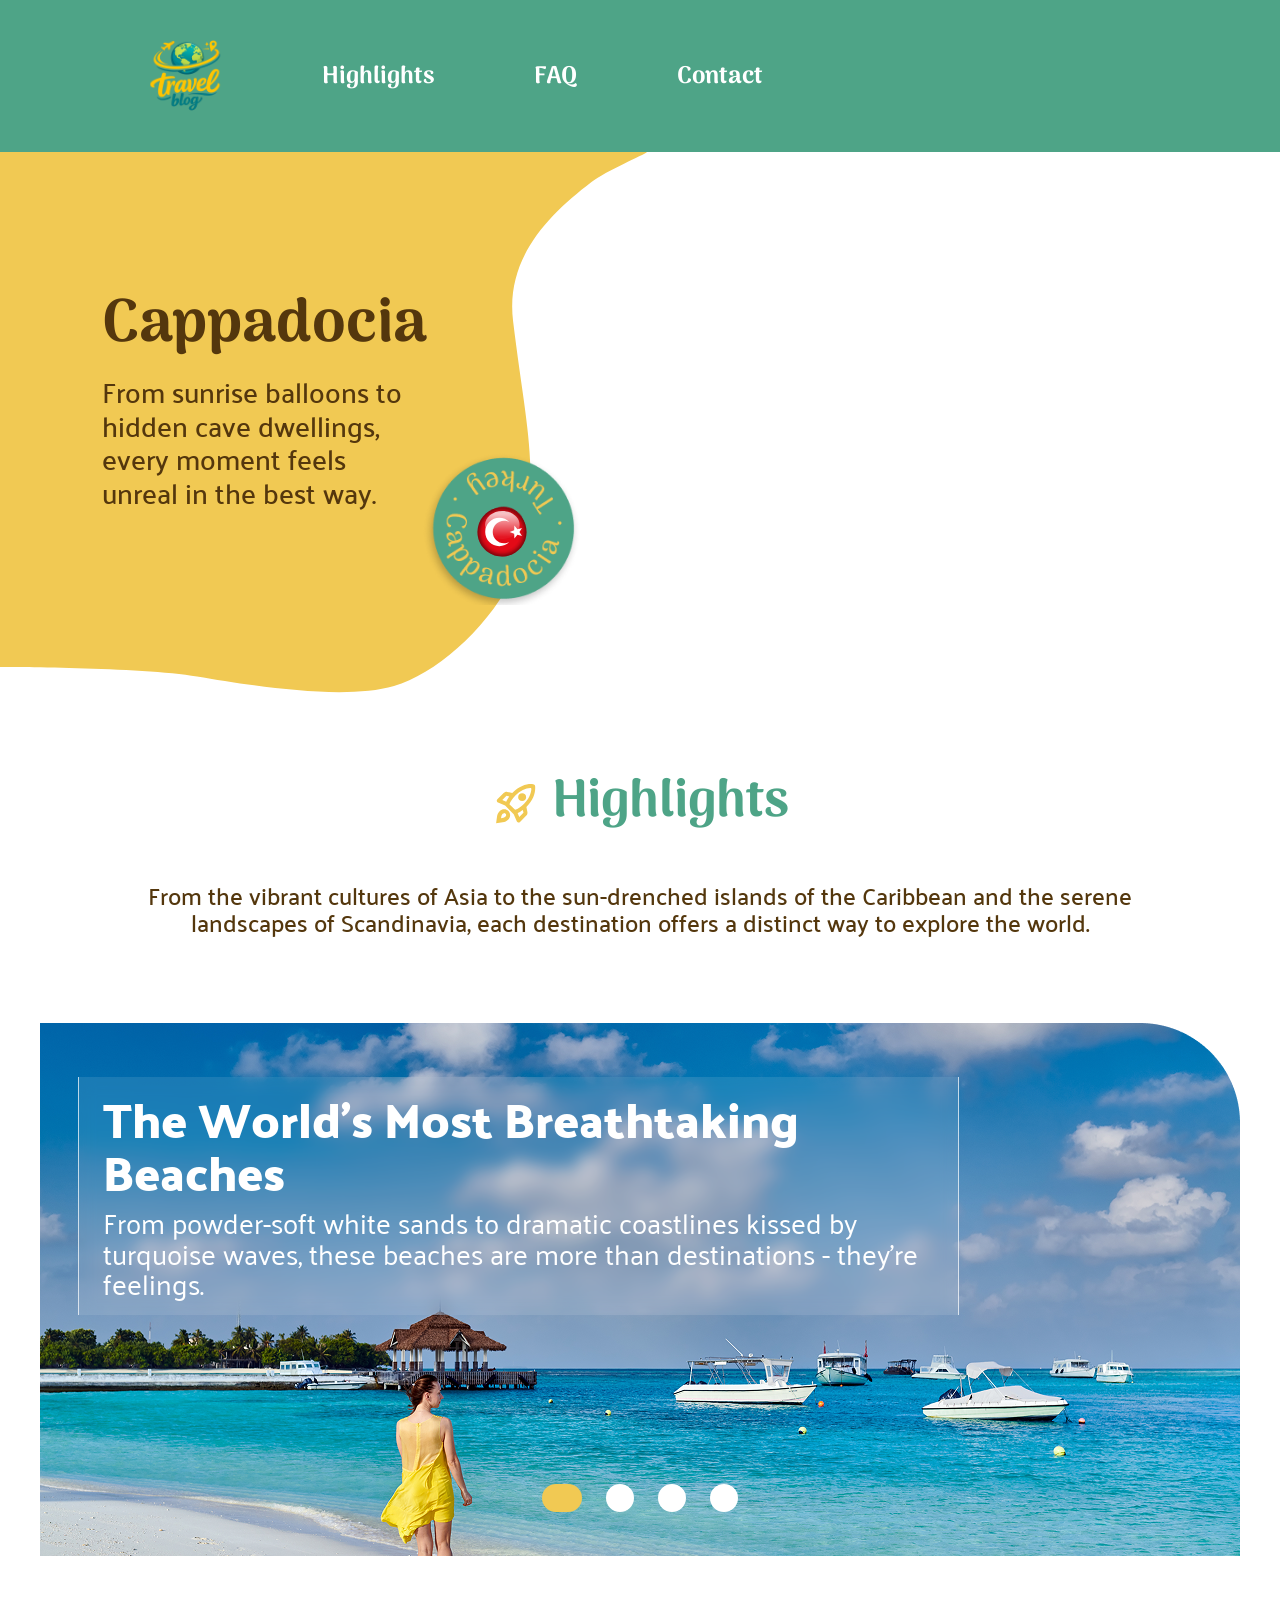
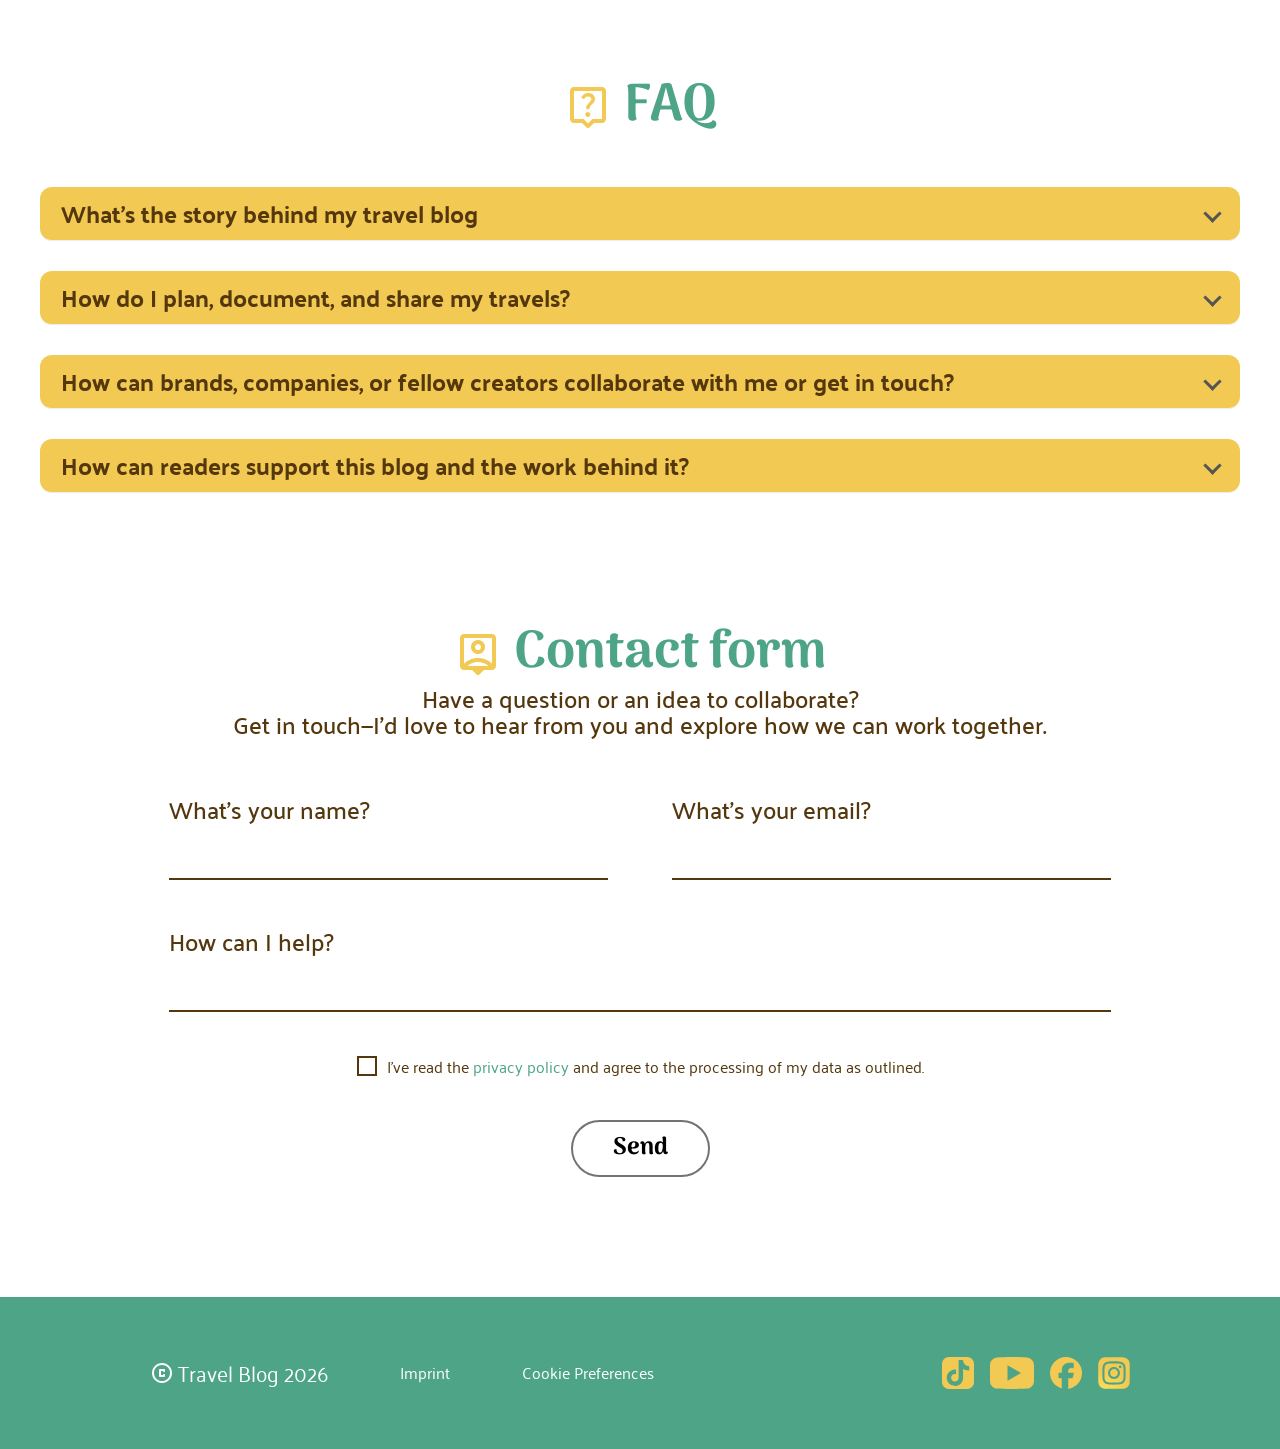
==== index.html @ e1d41e3f "links included slidershow" ====
<!doctype html>
<html lang="de">

<head>
  <meta charset="UTF-8" />
  <meta name="viewport" content="width=device-width, initial-scale=1.0" />
  <title>Travel Blog</title>
  <link rel="icon" type="image/x-icon" href="assets/icons/logo.svg" />

  <link rel="stylesheet" href="./assets/styles/standard.css" />
  <link rel="stylesheet" href="./assets/styles/variables.css" />
  <link rel="stylesheet" href="./assets/styles/fonts.css" />
  <link rel="stylesheet" href="style.css" />
</head>

<body>
  <!-- Navigation -->
  <nav class="nav-bar">
    <img src="assets/icons/logo.svg" alt="Travel Blog Logo" />
    <a href="#highlights">Highlights</a>
    <a href="#faq">FAQ</a>
    <a href="#contact">Contact</a>
  </nav>

  <nav class="nav-bottom">
    <a href="#head"><img src="./assets/icons/Home.svg" alt="" /></a>
    <a href="#highlights"><img src="./assets/icons/rocket_launch_green.svg" alt="" /></a>
    <a href="#faq"><img src="./assets/icons/live_help_green.svg" alt="" /></a>
    <a href="#contact"><img src="./assets/icons/person_pin_green.svg" alt="" /></a>
  </nav>
  <!-- Header Bereich -->

  <header id="head">
    <div class="yellow-box-wrapper">
      <img class="yellow-box" src="assets/img/yellow_box.svg" />
    </div>
    <img class="yellow-box-mobile" src="assets/img/yellow-img-mobile.svg">
    <div class="header-text-content">
      <h1>Cappadocia</h1>
      <p class="header-text">
        From sunrise balloons to hidden cave dwellings, every moment feels
        unreal in the best way.
      </p>
    </div>
    <div class="circle-animation">
      <img class="circle-text" src="assets/img/turkey_circle.png" alt="Button mit Turkey Cappadocia Beschriftung" />
      <img class="flag-fixed" src="assets/img/turkey_flag_circle.svg" />
    </div>
  </header>

  <!-- Main Bereich -->

  <main>
    <section class="main_section">
      <!-- Highlights Section -->

      <section id="highlights">
        <div class="div_faq">
          <img src="./assets/icons/rocket.svg" alt="" />
          <h2>Highlights</h2>
        </div>
        <p class="contact_text hide-on-mobile-highlights">
          From the vibrant cultures of Asia to the sun-drenched islands of the Caribbean and the serene<br /> landscapes
          of Scandinavia, each destination offers a distinct way to explore the world.
        </p>
        <section class="slidershow">
          <div class="slider_a">
            <input type="radio" name="slider" value="one" checked />
            <input type="radio" name="slider" value="two" />
            <input type="radio" name="slider" value="three" />
            <input type="radio" name="slider" value="four" />

            <div class="slider_a_wrapper">
              <a href="carousel.html" class="slider_a_element element_one">
                <div class="glass-box">
                  <p>The World's Most Breathtaking Beaches</p>
                  <p>From powder-soft white sands to dramatic coastlines kissed by turquoise waves, these beaches are
                    more than destinations - they're feelings.</p>
                </div>
              </a>
              <a href="carousel.html" class="slider_a_element element_two">
                <div class="glass-box">
                  <p>Copenhagen in 3 Days: Big </br>Experiences, Smart Spending</p>
                  <p>Discover Copenhagen, where historic charm meets modern design, vibrant cycling culture and
                    waterfront living.</p>
                </div>
              </a>
              <a href="carousel.html" class="slider_a_element element_three">
                <div class="glass-box">
                  <p>Pattaya Pulse</br>Food, Sun and Neon Nights</p>
                  <p>From bustling promenades to nearby islands, the city offers an energetic and diverse escape.
                    Discover Pattaya City, with vibrant nightlife and rich cultural landmarks.</p>
                </div>
              </a>
              <a href="carousel.html" class="slider_a_element element_four">
                <div class="glass-box">
                  <p>Mountain Fuji</p>
                  <p>The most iconic mountain and an active volcano located about 100 kilometers southwest of Tokyo.
                    Written with the characters for "wealth" and "samurai", Fuji's name evokes a sense of strength,
                    honor, and enduring prestige.</p>
                </div>
              </a>
            </div>
          </div>
        </section>
      </section>

      <!-- Tobias Bereich -->

      <!-- FAQ Bereich -->
      <section id="faq" class="faq">
        <div class="div_faq">
          <img src="./assets/icons/live_help.svg" alt="" />
          <h2>FAQ</h2>
        </div>
        <div class="div_details">
          <details class="details_container">
            <summary>What's the story behind my travel blog</summary>
            <div class="details_container_p">
              <p>
                Lorem ipsum dolor sit amet, consectetur adipisicing elit. Eos,
                adipisci? Animi dicta itaque perspiciatis, quam, quis ex
                ratione laborum quia incidunt quo hic corporis, neque alias
                natus non? Totam, ex. Lorem ipsum dolor, sit amet consectetur
                adipisicing elit. Voluptatem nulla unde nam consectetur autem
                voluptate possimus? Numquam non pariatur est, illum aliquam
                laborum quibusdam explicabo aliquid qui commodi, velit
                placeat.
              </p>
            </div>
          </details>
          <details class="details_container">
            <summary>How do I plan, document, and share my travels?</summary>
            <div class="details_container_p">
              <p>
                Lorem ipsum, dolor sit amet consectetur adipisicing elit.
                Pariatur voluptatem vero officiis dolorum earum vitae cumque
                iure asperiores odio aliquid reprehenderit dolores delectus
                dolor quam, iste mollitia laudantium fuga velit. Lorem ipsum
                dolor sit amet consectetur adipisicing elit. Provident
                voluptatem dolore facere, soluta, quo odio voluptate eveniet
                doloremque quas mollitia veritatis earum rerum explicabo nam
                praesentium perspiciatis itaque aspernatur et.
              </p>
            </div>
          </details>
          <details class="details_container">
            <summary>
              How can brands, companies, or fellow creators collaborate with
              me or get in touch?
            </summary>
            <div class="details_container_p">
              <p>
                Lorem ipsum, dolor sit amet consectetur adipisicing elit.
                Quisquam, provident dolor. Ut velit in accusamus vel fugiat,
                possimus neque cum nulla ipsam fuga eum assumenda suscipit,
                reprehenderit doloribus sed. Voluptatum! Lorem ipsum dolor sit
                amet consectetur adipisicing elit. Assumenda ipsum totam ut,
                dolorum ratione aliquid id labore ducimus aut saepe aspernatur
                vero ab fuga, laborum itaque dignissimos laboriosam, impedit
                provident!
              </p>
            </div>
          </details>
          <details class="details_container">
            <summary>
              How can readers support this blog and the work behind it?
            </summary>
            <div class="details_container_p">
              <p>
                Lorem ipsum dolor sit amet, consectetur adipisicing elit. Iste
                fuga incidunt voluptatum sapiente nam unde voluptatibus
                blanditiis quisquam repellat illo autem perspiciatis molestias
                dolor, porro obcaecati ea laboriosam labore. Et? Lorem ipsum
                dolor sit amet consectetur adipisicing elit. Ab distinctio
                quisquam voluptas eveniet provident at mollitia aliquam ut,
                fugit perferendis hic aut ea neque nostrum maxime, doloremque
                a optio quo.
              </p>
            </div>
          </details>
        </div>
      </section>
      <section>
        <!-- Contact form -->
        <section id="contact" class="contact_section">
          <form class="contact_form">
            <div class="contact_header">
              <div class="contact_title">
                <img src="./assets/icons/person_pin.svg" alt="icon" />
                <h2>Contact form</h2>
              </div>

              <p class="contact_text">
                Have a question or an idea to collaborate?<br />
                Get in touch—I’d love to hear from you and explore how we can
                work together.
              </p>
            </div>

            <div class="form_row">
              <div class="form_group">
                <label>What’s your name?</label>
                <input type="text" required />
              </div>

              <div class="form_group">
                <label>What’s your email?</label>
                <input type="email" required />
              </div>
            </div>

            <div class="form_group full">
              <label>How can I help?</label>
              <input type="text" required />
            </div>

            <div class="contact_button_section">
              <div class="checkbox_group">
                <input type="checkbox" id="privacy" required />
                <label for="privacy" class="custom_checkbox">
                  <span class="box"></span>
                  <span class="checkbox_text">
                  I’ve read the
                  <span class="span_privacy">privacy policy</span> and agree
                  to the processing of my data as outlined.
                  </span>
                </label>
                <p class="error_text">Please accept the privacy policy.</p>
              </div>
              <button type="submit" class="send_btn">Send</button>
            </div>
          </form>
        </section>
      </section>
    </section>
  </main>

  <!-- Footer Bereich -->

  <footer>
    <div class="footer-text-content">
      <div class="copyright-content">
        <img src="assets/icons/copyright.svg" alt="Copyright Icon" />
        <p>Travel Blog 2026</p>
      </div>
      <a href="impressum.html">Imprint</a>
      <a href="datenschutz.html">Cookie Preferences</a>
    </div>
    <div class="social-media-icons">
      <a href="https://www.tiktok.com/de-DE/" target="_blank"><img src="assets/icons/tiktok_icon.svg"
          alt="TikTok Icon" /></a>
      <a href="https://www.youtube.com/" target="_blank"><img src="assets/icons/youtube_icon.svg"
          alt="Youtube Icon" /></a>
      <a href="https://www.facebook.com/?locale=de_DE" target="_blank"><img src="assets/icons/facebook_icon.svg"
          alt="Facebook Icon" /></a>
      <a href="https://www.instagram.com/" target="_blank"><img src="assets/icons/instagram_icon.svg"
          alt="Instagram Icon" /></a>
    </div>
  </footer>
</body>

</html>
---- assets/styles/standard.css ----
* {
    margin: 0;
    box-sizing: border-box;
    scroll-behavior: smooth;
}

h1 {
    color: var(--bg-color-text-color);
    font-size: 60px;
    font-family: 'Arima';
    font-weight: bold;
}

h2 {
    color: var(--bg-color-green);
    font-size: 52px;
    font-family: 'Arima';
    font-weight: bold;
    line-height: 120%;
    letter-spacing: 0%;
}

h3 {
    color: var(--bg-color-yellow);
    font-size: 64px;
    font-family: 'Arima';
    font-weight: 700;
    line-height: 120%;
}

h4 {
    color: var(--bg-color-text-color);
    font-size: 32px;
    text-align: center;
    font-weight: 600;
    font-family: 'Arima';
    padding-top: 90px;

}

.article-heading-green-p {
    color: var(--bg-color-green);
    font-size: 40px;
    font-family: 'Palanquin';
    font-weight: 600;
}

.global_p {
    color: var(--bg-color-p-text);
    font-size: 24px;
    font-family: 'Palanquin';
    font-weight: 400;
    line-height: 120%;
    letter-spacing: 0%;
    padding: 0 120px;
}

.bold-text {
    color: var(--bg-color-p-text);
    font-size: 24px;
    font-family: 'Palanquin';
    font-weight: 600;
}

.nav-bar {
    background-color: var(--bg-color-green);
    padding: 40px 150px;
    display: flex;
    justify-content: flex-start;
    align-items: center;
    gap: 100px;
    color: var(--bg-color-white);
}

.nav-bar>a {
    color: var(--bg-color-white);
    text-decoration: none;
    font-family: 'Arima';
    font-weight: 700;
    font-size: 1.5rem;
    transition: color 255ms ease-in-out;
}

.nav-bar>a:hover {
    color: var(--bg-color-yellow);
}

.nav-bottom {
    display: none;
    z-index: 10;
}

.headline-info {
    padding-top: 120px;
    padding-left: 120px;
    padding-right: 120px;

    display: flex;
    justify-content: space-between;
    gap: 26px;
    padding-bottom: 48px;
}

.subheadline {
    color: var(--bg-color-text-color);
    font-size: 28px;
    font-family: 'Palanquin';
    font-weight: 400;
    line-height: 120%;
}

.post-metadata {
    gap: 20px;
    flex-wrap: nowrap;
    display: flex;
    padding-top: 40px;
}

.date {
    display: flex;
    align-items: center;
    gap: 6px;
    height: 19px;
}

.date p {
    padding-top: 6px;
    white-space: nowrap;
    line-height: 120%;
    font-family: 'Palanquin';
    font-weight: 400;
    font-size: 16px;
    padding-bottom: 8px;
}

.date img {
    display: block;
}

.author-info {
    background-color: rgba(78, 164, 135, 0.2);
    color: rgb(12, 16, 59);
    font-family: 'Gill Sans', 'Gill Sans MT', Calibri, 'Trebuchet MS', sans-serif;

    width: 272px;
    height: 400px;
    border-radius: 16px;

    display: flex;
    flex-direction: column;
    align-items: center;
}

.card-header p {
    text-align: center;
}

.card-header img {
    padding: 16px 76px;
}

.author-name {
    color: var(--bg-color-text-color);
    font-size: 18px;
    font-family: 'Arima';
    font-weight: 700;
}

.author-subheadline {
    color: var(--bg-color-text-color);
    font-size: 18px;
    font-family: 'Arima';
    font-weight: 400;
}

.card-body {
    padding-top: 12px;
    padding-left: 16px;
    padding-right: 16px;
}

.card-body>p {
    font-family: 'Palanquin';
    font-weight: 400;
    color: var(--bg-color-p-text);
    font-size: 1rem;
    line-height: 100%;
}

.pro-tipp-card {
    position: relative;
    margin: auto;
    width: fit-content;
    list-style-position: inside;
    padding: 120px 150px 0 150px;

}

.pro-tipp-text {
    font-size: 1.75rem;
    font-family: 'Palanquin';
    font-weight: 700;
    color: var(--bg-color-yellow);
}

.pro-tipp-button {
    border-radius: 10px;
    background-color: var(--bg-color-green);
    padding: 10px;
    width: 200px;
    text-align: center;
    display: flex;
    justify-content: center;
    align-items: center;
    position: absolute;
    transform: translate(-20%, -70%) rotate(-14deg);
    gap: 10px;
}

.pro-tipp-button>img {
    transform: rotate(11deg) translateY(-5px);
}

.pro-tipp-content {
    background-color: var(--bg-color-pro-tipp);
    border-radius: 30px;
    padding: 26px 20px 24px 24px;
    max-width: 1000px;
    display: flex;
    flex-direction: column;
    align-items: center;
}

.pro-tipp-link {
    color: var(--bg-color-green);
    font-weight: 700;
    text-decoration: none;
}

.share-section {
    display: flex;
    flex-direction: column;
    justify-content: center;
    align-items: center;
    padding: 90px 150px;
    position: relative;
}

.share-section>p {
    font-weight: 500;
    font-family: 'Arima';
    font-size: 1.5rem;
    color: var(--bg-color-text-color);
    text-align: center;
    line-height: 120%;
    transform: translate(0, -30px);
    max-width: 30ch;
    padding-top: 30px;
}

.desktop-arrow {
    position: absolute;
    transform: translate(-190px, 10px);
}

.mobile-arrow {
    display: none;
    position: absolute;
    transform: translate(-190px, 30px);
}

.share-toggle {
    display: none;
}

.share-button {
    color: var(--bg-color-yellow);
    background-color: var(--bg-color-green);
    border-radius: 40px;
    border: none;
    padding: 10px;
    width: 160px;
    font-size: 1.5rem;
    font-family: 'Arima';
    font-weight: 700;
    display: flex;
    justify-content: center;
    align-items: center;
    gap: 8px;
}

.share-card {
    display: flex;
    align-items: center;
    gap: 16px;
}

.share-toggle:checked~.share-button {
    width: 120px;
}

.share-toggle:checked~.share-button .yellow-share-icon {
    display: none;
}

.share-toggle:checked~.share-button-on-click {
    display: flex;
}

.share-button-on-click {
    display: flex;
    gap: 16px;
    align-items: center;
    display: none;
}

.share-button-on-click>img {
    height: 32px;
}

.share-button-on-click-links {
    display: flex;
    flex-direction: column;
}

.share-button-on-click-links>a {
    font-family: 'Arima';
    font-weight: 600;
    font-size: 1.125rem;
    color: var(--bg-color-green);
}

footer {
    background-color: var(--bg-color-green);
    padding: 60px 150px;
    font-size: 1.3rem;
    display: flex;
    align-items: center;
    justify-content: space-between;
}

.footer-text-content {
    display: flex;
    align-items: center;
    gap: 72px;
}

.copyright-content {
    display: flex;
    align-items: center;
    gap: 4px;
}

.social-media-icons {
    height: 32px;
    width: auto;
    display: flex;
    gap: 16px;
}

footer a,
footer p {
    color: var(--bg-color-white);
    font-family: 'Palanquin';
    font-weight: 400;
    letter-spacing: 0%;
    line-height: 120%;
}

footer a {
    text-decoration: none;
    font-size: 1rem;
}


/* 1440px min */

@media screen and (min-width: 1440px) {
    .nav-bar {
        padding-left: max(calc(50% - 720px), 160px);
        padding-right: max(calc(50% - 720px), 160px);
    }

    .headline-info {
        padding-left: max(calc(50% - 720px), 120px);
        padding-right: max(calc(50% - 720px), 120px);
    }

    .global_p {
        padding-left: max(calc(50% - 720px), 120px);
        padding-right: max(calc(50% - 720px), 120px);
    }
    .pro-tipp-content {
    padding: 26px 20px 24px 24px;
    }

}


/* 1280px-1339px */
@media screen and (max-width: 1339px) {

    .article-heading-green-p {
    color: var(--bg-color-green);
    font-size: 40px;
    font-family: 'Palanquin';
    font-weight: 600;
}

.headline-info {
    padding-top: 120px;
    padding-left: 80px;
    padding-right: 80px;

    display: flex;
    justify-content: space-between;
    gap: 26px;
}

.subheadline {
    color: var(--bg-color-text-color);
    font-size: 28px;
    font-family: 'Palanquin';
    font-weight: 400;
    line-height: 120%;
}

.post-metadata {
    gap: 20px;
    flex-wrap: nowrap;
    display: flex;
    padding-top: 40px;
}

.date {
    display: flex;
    align-items: center;
    gap: 6px;
    height: 19px;
}

.date p {
    padding-top: 6px;
    white-space: nowrap;
    line-height: 120%;
    font-family: 'Palanquin';
    font-weight: 400;
    font-size: 16px;
    padding-bottom: 8px;
}

.date img {
    display: block;
}

.author-info {
    background-color: rgba(78, 164, 135, 0.2);
    color: rgb(12, 16, 59);
    font-family: 'Gill Sans', 'Gill Sans MT', Calibri, 'Trebuchet MS', sans-serif;

    width: 272px;
    height: 420px;
    border-radius: 16px;

    display: flex;
    flex-direction: column;
    align-items: center;
}

.card-header p {
    text-align: center;
}

.card-header img {
    padding: 16px 76px;
}

.author-name {
    color: var(--bg-color-text-color);
    font-size: 18px;
    font-family: 'Arima';
    font-weight: 700;
}

.author-subheadline {
    color: var(--bg-color-text-color);
    font-size: 18px;
    font-family: 'Arima';
    font-weight: 400;
}

.card-body {
    padding-top: 12px;
    padding-left: 16px;
    padding-right: 16px;
}

.card-body>p {
    font-family: 'Palanquin';
    font-weight: 400;
    color: var(--bg-color-p-text);
    font-size: 1rem;
    line-height: 100%;
}

    }


/* 992px-1279px */

@media screen and (max-width: 1279px) {
    h1 {
        font-size: 56px;
    }

    h2 {
        font-size: 48px;
    }

    h3 {
        font-size: 48px;
    }

    h4 {
        font-size: 28px;
    }

    .global_p {
        font-size: 1.4rem;
        padding: 0 100px;
    }

    .header_section {
        width: 100%;
    }

   .article-heading-green-p {
    color: var(--bg-color-green);
    font-size: 40px;
    font-family: 'Palanquin';
    font-weight: 600;
}

.headline-info {
    padding-top: 120px;
    padding-left: 80px;
    padding-right: 80px;

    display: flex;
    justify-content: space-between;
    gap: 26px;
}

.subheadline {
    color: var(--bg-color-text-color);
    font-size: 28px;
    font-family: 'Palanquin';
    font-weight: 400;
    line-height: 120%;
}

.post-metadata {
    gap: 20px;
    flex-wrap: nowrap;
    display: flex;
    padding-top: 40px;
}

.date {
    display: flex;
    align-items: center;
    gap: 6px;
    height: 19px;
}

.date p {
    padding-top: 6px;
    white-space: nowrap;
    line-height: 120%;
    font-family: 'Palanquin';
    font-weight: 400;
    font-size: 16px;
    padding-bottom: 8px;
}

.date img {
    display: block;
}

.author-info {
    background-color: rgba(78, 164, 135, 0.2);
    color: rgb(12, 16, 59);
    font-family: 'Gill Sans', 'Gill Sans MT', Calibri, 'Trebuchet MS', sans-serif;

    width: 272px;
    height: 400px;
    border-radius: 16px;

    display: flex;
    flex-direction: column;
    align-items: center;
}

.card-header p {
    text-align: center;
}

.card-header img {
    padding: 16px 76px;
}

.author-name {
    color: var(--bg-color-text-color);
    font-size: 18px;
    font-family: 'Arima';
    font-weight: 700;
}

.author-subheadline {
    color: var(--bg-color-text-color);
    font-size: 18px;
    font-family: 'Arima';
    font-weight: 400;
}

.card-body {
    padding-top: 12px;
    padding-left: 16px;
    padding-right: 16px;
}

.card-body>p {
    font-family: 'Palanquin';
    font-weight: 400;
    color: var(--bg-color-p-text);
    font-size: 1rem;
    line-height: 100%;
}

    .pro-tipp-content {
        padding: 32px 20px 32px 32px;
    }

    .share-section {
        padding: 44px 42px;
    }

    footer {
        padding: 40px 46px;
        display: flex;
        justify-content: space-between;
        align-items: flex-end;
    }

    .footer-text-content {
        display: flex;
        flex-direction: column;
        align-items: flex-start;
        gap: 8px;
        font-size: 16px;
    }

    .copyright-content {
        order: 3;
    }

    .copyright-content>img {
        height: 20px;
        width: 20px;
        padding: 0;
    }

    .copyright-content p {
        font-size: 16px;
    }

    .social-media-icons {
        display: flex;
        gap: 12px;
        align-items: flex-end;
        justify-content: flex-end;
    }

    .social-media-icons img {
        height: 24px;
        width: 24px;
    }
}

/* 769px-992px */

@media screen and (max-width: 992px) {
    .nav-bar {
        justify-content: center
    }

    .global_p {
        padding: 0 7%;
        font-size: 1.3rem;
    }

    .article-heading-green-p {
    color: var(--bg-color-green);
    font-size: 20px;
    font-family: 'Palanquin';
    font-weight: 600;
}

h3 {
    font-size: 40px;
}

.headline-info {
    padding-top: 120px;
    padding-left: 80px;
    padding-right: 80px;

    display: flex;
    justify-content: space-between;
    gap: 26px;
}

.subheadline {
    color: var(--bg-color-text-color);
    font-size: 28px;
    font-family: 'Palanquin';
    font-weight: 400;
    line-height: 120%;
}

.post-metadata {
    gap: 20px;
    flex-wrap: wrap;
    display: flex;
    padding-top: 40px;
}

.date {
    display: flex;
    align-items: center;
    gap: 6px;
    height: 19px;
}

.date p {
    padding-top: 6px;
    white-space: nowrap;
    line-height: 120%;
    font-family: 'Palanquin';
    font-weight: 400;
    font-size: 16px;
    padding-bottom: 8px;
}

.date img {
    display: block;
}

.author-info {
    background-color: rgba(78, 164, 135, 0.2);
    color: rgb(12, 16, 59);
    font-family: 'Gill Sans', 'Gill Sans MT', Calibri, 'Trebuchet MS', sans-serif;

    width: 272px;
    height: 400px;
    border-radius: 16px;

    display: flex;
    flex-direction: column;
    align-items: center;
}

.card-header p {
    text-align: center;
}

.card-header img {
    padding: 16px 76px;
}

.author-name {
    color: var(--bg-color-text-color);
    font-size: 18px;
    font-family: 'Arima';
    font-weight: 700;
}

.author-subheadline {
    color: var(--bg-color-text-color);
    font-size: 18px;
    font-family: 'Arima';
    font-weight: 400;
}

.card-body {
    padding-top: 12px;
    padding-left: 16px;
    padding-right: 16px;
}

.card-body>p {
    font-family: 'Palanquin';
    font-weight: 400;
    color: var(--bg-color-p-text);
    font-size: 1rem;
    line-height: 100%;
}


    .pro-tipp-content {
        padding: 24px 16px 24px 20px;
    }

    .pro-tipp-button>img {
        width: 40px;
    }

    .pro-tipp-button {
        width: 180px;
        transform: translate(-20%, -90%) rotate(-14deg);
    }


    .pro-tipp-text {
        font-size: 1.5rem;
    }

    .pro-tipp-card {
        padding: 120px 90px 0 90px;
    }
}

/* 480px - 768px */

@media screen and (max-width: 768px) {
    h1 {
        font-size: 52px;
    }

    h2 {
        font-size: 44px;
    }

    h3 {
        font-size: 44px;
    }

    h4 {
        font-size: 24px;
    }

    .global_p {
        font-size: 18px;
    }

    .nav-bar {
        justify-content: center;
        align-items: center;
    }

    .nav-bar>a {
        display: none;
    }

    .nav-bottom {
        display: flex;
        position: fixed;
        bottom: 0;
        left: 0;
        width: 100%;
        height: 88px;
        z-index: 10;

        display: flex;
        justify-content: space-around;
        align-items: center;

        background-color: var(--bg-color-yellow);
        padding: 10px 0;
    }

    .header_section {
        width: 100%;
    }

    .headline-info {
        display: flex;
        flex-direction: column;
        align-items: center;
        flex-wrap: wrap;
        padding-top: 32px;
        padding-left: 30px;
        padding-right: 30px;

        gap: 36px;
    }

    .post-metadata {
        gap: 6px;
        flex-wrap: wrap;
        padding-top: 20px;
    }

    .article-heading-green-p {
        font-size: 20px;
    }

    .headline-card {
        width: 100%;

    }

    .author-info {
        text-align: center;
    }

    .author-name {
        font-size: 18px;
    }

    .author-subheadline {
        font-size: 16px;
    }

    .card-body>p {
        font-size: 16px;
    }

    .pro-tipp-card {
        padding: 120px 50px 0 50px;
    }

    .pro-tipp-button {
        transform: translate(-10%, -90%) rotate(-14deg);
    }

    .share-section {
        padding: 34px 32px;
    }

    .mobile-arrow {
        display: block;
        transform: translate(-180px, 30px);
    }

    .desktop-arrow {
        display: none;
    }

    footer {
        padding: 30px 36px;
        display: flex;
        justify-content: space-between;
        align-items: flex-end;
        margin-bottom: 88px;
    }

    .footer-text-content {
        display: flex;
        flex-direction: column;
        align-items: flex-start;
        gap: 8px;
        font-size: 16px;
    }

    .copyright-content {
        order: 3;
    }

    .copyright-content>img {
        height: 20px;
        width: 20px;
        padding: 0;
    }

    .copyright-content p {
        font-size: 16px;
    }

    .social-media-icons {
        display: flex;
        gap: 12px;
        align-items: flex-end;
        justify-content: flex-end;
    }

    .social-media-icons img {
        height: 24px;
        width: 24px;
    }

}

/* 0-479px */

@media screen and (max-width: 480px) {
    h1 {
        font-size: 48px;
    }

    h2 {
        font-size: 40px;
    }

    h3 {
        font-size: 40px;
    }

    h4 {
        font-size: 20px;
        padding: 70px 16px 0 16px;
    }

    .global_p {
        font-size: 1rem;
        padding: 0 16px;
    }

    .nav-bar {
        justify-content: center;
        align-items: center;
    }

    .nav-bar>a {
        display: none;
    }

    .nav-bottom {
        display: flex;
        position: fixed;
        bottom: 0;
        left: 0;
        width: 100%;
        height: 88px;
        z-index: 10;

        display: flex;
        justify-content: space-around;
        align-items: center;

        background-color: var(--bg-color-yellow);
        padding: 10px 0;
    }

    .header_section {
        width: 100%;
    }

    .headline-info {
        flex-wrap: wrap;
        padding-top: 24px;
        padding-left: 15px;
        padding-right: 15px;
        gap: 36px;
    }

    .post-metadata {
        gap: 6px;
        flex-wrap: wrap;
        padding-top: 20px;
    }

    .article-heading-green-p {
        font-size: 20px;
    }

    .headline-card {
        width: 100%;

    }

    .author-info {
        text-align: center;
    }

    .author-name {
        font-size: 18px;
    }

    .author-subheadline {
        font-size: 16px;
    }

    .card-body>p {
        font-size: 16px;
    }

    .pro-tipp-card {
        padding: 100px 16px 32px 15px;
    }

    .pro-tipp-content {
        padding: 32px 16px 32px 20px;
    }

    .pro-tipp-button {
        transform: translate(0%, -90%) rotate(-10deg);
    }

    .share-section {
        padding: 32px 15px;
    }

    .share-card {
        padding-top: 50px;
    }

    .share-section>p {
        font-size: 1.125rem;
    }

    .mobile-arrow {
        transform: translate(-120px, 0);
    }

    footer {
        padding: 30px 24px;
        display: flex;
        justify-content: space-between;
        align-items: flex-end;
        margin-bottom: 88px;
    }

    .footer-text-content {
        display: flex;
        flex-direction: column;
        align-items: flex-start;
        gap: 8px;
        font-size: 16px;
    }

    .copyright-content {
        order: 3;
    }

    .copyright-content>img {
        height: 20px;
        width: 20px;
        padding: 0;
    }

    .copyright-content p {
        font-size: 16px;
    }

    .social-media-icons {
        display: flex;
        gap: 12px;
        align-items: flex-end;
        justify-content: flex-end;
    }

    .social-media-icons img {
        height: 20px;
        width: 20px;
    }


}
---- assets/styles/variables.css ----
:root {
    --bg-color-yellow: rgb(241, 201, 83);
    --bg-color-green: rgb(78, 164, 135);
    --bg-color-text-color: rgb(84, 55, 13);
    --bg-color-white: rgb(255, 255, 255);
    --bg-color-button-color-send: rgba(48, 48, 48, 0.5);
    --bg-color-p-text: rgb(61, 61, 61);
    --bg-color-pro-tipp:rgba(78, 164, 135, 0.2);

}
---- assets/styles/fonts.css ----
/* arima-regular - latin */
@font-face {
  font-display: swap; /* Check https://developer.mozilla.org/en-US/docs/Web/CSS/@font-face/font-display for other options. */
  font-family: 'Arima';
  font-style: normal;
  font-weight: 400;
  src: url('../fonts/arima-v7-latin-regular.woff2') format('woff2'); /* Chrome 36+, Opera 23+, Firefox 39+, Safari 12+, iOS 10+ */
}
/* arima-700 - latin */
@font-face {
  font-display: swap; /* Check https://developer.mozilla.org/en-US/docs/Web/CSS/@font-face/font-display for other options. */
  font-family: 'Arima';
  font-style: normal;
  font-weight: 700;
  src: url('../fonts/arima-v7-latin-700.woff2') format('woff2'); /* Chrome 36+, Opera 23+, Firefox 39+, Safari 12+, iOS 10+ */
}

/* palanquin-regular - latin */
@font-face {
  font-display: swap; /* Check https://developer.mozilla.org/en-US/docs/Web/CSS/@font-face/font-display for other options. */
  font-family: 'Palanquin';
  font-style: normal;
  font-weight: 400;
  src: url('../fonts/palanquin-v17-latin-regular.woff2') format('woff2'); /* Chrome 36+, Opera 23+, Firefox 39+, Safari 12+, iOS 10+ */
}
/* palanquin-500 - latin */
@font-face {
  font-display: swap; /* Check https://developer.mozilla.org/en-US/docs/Web/CSS/@font-face/font-display for other options. */
  font-family: 'Palanquin';
  font-style: normal;
  font-weight: 500;
  src: url('../fonts/palanquin-v17-latin-500.woff2') format('woff2'); /* Chrome 36+, Opera 23+, Firefox 39+, Safari 12+, iOS 10+ */
}
/* palanquin-700 - latin */
@font-face {
  font-display: swap; /* Check https://developer.mozilla.org/en-US/docs/Web/CSS/@font-face/font-display for other options. */
  font-family: 'Palanquin';
  font-style: normal;
  font-weight: 700;
  src: url('../fonts/palanquin-v17-latin-700.woff2') format('woff2'); /* Chrome 36+, Opera 23+, Firefox 39+, Safari 12+, iOS 10+ */
}

/* palanquin-dark-regular - latin */
@font-face {
  font-display: swap; /* Check https://developer.mozilla.org/en-US/docs/Web/CSS/@font-face/font-display for other options. */
  font-family: 'Palanquin Dark';
  font-style: normal;
  font-weight: 400;
  src: url('../fonts/palanquin-dark-v17-latin-regular.woff2') format('woff2'); /* Chrome 36+, Opera 23+, Firefox 39+, Safari 12+, iOS 10+ */
}
/* palanquin-dark-600 - latin */
@font-face {
  font-display: swap; /* Check https://developer.mozilla.org/en-US/docs/Web/CSS/@font-face/font-display for other options. */
  font-family: 'Palanquin Dark';
  font-style: normal;
  font-weight: 600;
  src: url('../fonts/palanquin-dark-v17-latin-600.woff2') format('woff2'); /* Chrome 36+, Opera 23+, Firefox 39+, Safari 12+, iOS 10+ */
}
---- style.css ----
/* Header Section */

header {
    position: relative;
    height: 500px;
    width: 100%;
    background-image: url("assets/img/header_foto.png");
    background-size: cover;
    background-position: center top;
    background-repeat: no-repeat;
}

.yellow-box {
    animation: yellow-box 1s ease-out forwards;
}

.yellow-box-mobile {
    display: none;
}

.yellow-box-wrapper {
    position: absolute;
    top: 0;
    left: 0;
    width: 400px;
    height: auto;
    z-index: 2;
}

.header-text {
    font-family: 'Palanquin';
    font-weight: 500;
    font-size: 1.75rem;
    color: var(--bg-color-text-color);
    line-height: 120%;
    max-width: 300px;
}

.header-text-content {
    max-width: 25%;
    position: absolute;
    left: 8%;
    top: 25%;
    z-index: 3;
}

@keyframes rotating-circle {
    from {
        transform: rotate(0);
    }

    to {
        transform: rotate(360deg);
    }
}

.circle-animation {
    position: relative;
    width: 160px;
    height: 160px;
    top: 60%;
    left: 33%;
    z-index: 10;
}

.circle-text {
    position: absolute;
    width: 160px;
    height: auto;
    animation: rotating-circle 10s infinite linear;
    z-index: 4;
}

.flag-fixed {
    position: absolute;
    width: 50px;
    z-index: 10;
    transform: translate(-50%, -50%);
    top: 50%;
    left: 50%;
}

@keyframes yellow-box {
    0% {
        transform: scaleX(15);
    }

    100% {
        transform: scaleX(1);
    }
}

/* Main Section */

.main_section {
    width: 100%;
    padding: 0px 120px;
    display: flex;
    justify-content: center;
    flex-direction: column;
    align-items: center;
}

/* Highlights Bereich */
.div_highlights {
    gap: 44px;
    padding-bottom: 48px;

    display: flex;
    flex-direction: row;
    justify-content: center;
    align-items: center;
    padding-top: 120px;
}


.slidershow {
    display: flex;
    justify-content: center;
    align-items: center;

    padding-top: 88px;
}

.slider_a {
    position: relative;

    width: 1200px;
    height: 533px;

    display: flex;
    justify-content: center;
    align-items: flex-end;

    overflow: hidden;
}

.slider_a input {
    z-index: 2;
}

.slider_a_wrapper {
    z-index: 1;

    width: 400%;
    height: 100%;

    position: absolute;
    display: flex;
}

.glass-box {
    position: absolute;
    top: 54px;
    left: 38px;
    width: 881px;
    padding: 16px 24px;
    text-align: left;
    color: white;

    background: rgba(255, 255, 255, 0.1);
    backdrop-filter: blur(8px);
    -webkit-backdrop-filter: blur(8px);

    border-left: 1px solid rgba(255, 255, 255, 0.7);
    border-right: 1px solid rgba(255, 255, 255, 0.7);
}

.glass-box p:nth-child(1) {
    font-family: 'Palanquin Dark';
    color: white;
    font-size: 48px;
    margin: 0 0 8px 0;
    line-height: 1.1;
    font-weight: bold;
}

.glass-box p {
    font-family: 'Palanquin';
    font-weight: 400;
    font-size: 28px;
    line-height: 1.10;
    margin: 0;
}

.slider_a_element {
    width: calc(100% / 4);
    height: 100%;
    position: relative;
}

.element_one {
    background-image: url("./assets/img/Insel.png");
    background-position: center;
    background-repeat: no-repeat;
    background-size: cover;
}


.element_two {
    background-image: url("./assets/img/Venedig.png");
    background-position: center;
    background-repeat: no-repeat;
    background-size: cover;
}


.element_three {
    background-image: url("./assets/img/china.png");
    background-position: center;
    background-repeat: no-repeat;
    background-size: cover;
}

.element_four {
    background-image: url("./assets/img/japan.png");
    background-position: center;
    background-repeat: no-repeat;
    background-size: cover;
}

.slider_a input[value="one"]:checked~.slider_a_wrapper {
    transform: translateX(calc(100% * 0.375));
}

.slider_a input[value="two"]:checked~.slider_a_wrapper {
    transform: translateX(calc(100% * 0.125));
}

.slider_a input[value="three"]:checked~.slider_a_wrapper {
    transform: translateX(calc(-100% * 0.125));
}

.slider_a input[value="four"]:checked~.slider_a_wrapper {
    transform: translateX(calc(-100% * 0.375));
}

.slider_a input[type="radio"] {
    appearance: none;
    -webkit-appearance: none;
    width: 28px;
    height: 28px;
    border: 2px solid white;
    border-radius: 50%;
    background-color: white;
    cursor: pointer;
    margin: 44px 12px;
    transition: all 0.3s ease;
}

.slider_a input[type="radio"]:checked {
    background-color: rgba(241, 201, 83, 1);
    border-color: rgba(241, 201, 83, 1);
    width: 40px;
    height: 28px;
    border-radius: 20px;
}

/* FAQ Bereich */
.div_faq,
.div_contact {
    display: flex;
    flex-direction: row;
    justify-content: center;
    align-items: center;
    padding-top: 120px;
}

.div_faq {
    gap: 12px;
    padding-bottom: 48px;
}

.div_contact {
    padding-bottom: 126px;
    gap: 58px;
}

.div_contact>img {
    height: 48px;
    width: 48px;
}

.div_details {
    display: flex;
    flex-direction: column;
    justify-content: flex-start;
    align-items: center;
    gap: 20px;
    width: 1200px;
}

.details_container {
    border-bottom: 1px solid #eee;
    margin-bottom: 10px;
    background-color: var(--bg-color-yellow);
    border-radius: 12px;
    padding: 5px;
    gap: 8px;
    width: 100%;
}

summary {
    display: flex;
    justify-content: space-between;
    align-items: center;
    list-style: none;
    cursor: pointer;
    padding: 0px 16px 0px 16px;
}


summary::-webkit-details-marker,
summary::marker {
    display: none;
}

summary::after {
    content: '';
    width: 10px;
    height: 10px;
    border-right: 3px solid #555;
    border-bottom: 3px solid #555;
    transform: rotate(45deg);
    transition: transform 0.3s ease-in-out;
    flex-shrink: 0;
}


details[open] summary::after {
    transform: rotate(-135deg);
}

.details_container>summary {
    font-family: 'Palanquin';
    color: var(--bg-color-text-color);
    font-size: 24px;
    font-weight: bold;
}

.details_container_p {
    gap: 10px;
    padding: 0px 10px 4px 10px;
    border-radius: 5px;
    background-color: white;
    margin: 8px;
}

.details_container_p>p {
    display: block;
    letter-spacing: 0%;
    line-height: 120%;
    font-size: 18px;
    font-family: 'Palanquin';
    color: var(--bg-color-text-color);
    font-weight: 500;
}

/* Contact Bereicht */

.contact_header {
    display: flex;
    flex-direction: column;
    align-items: center;
    margin-bottom: 50px;
    padding-top: 120px;
}

.contact_title {
    display: flex;
    align-items: center;
    gap: 12px;
}

.contact_title img {
    width: 48px;
    height: 48x;
}

.contact_title h2 {
    font-size: 52px;
    font-family: 'Arima';
    font-weight: bold;
    color: var(--bg-color-green);
    margin: 0;
    line-height: 120%;
    letter-spacing: 0%;
}

.contact_text {
    max-width: 100%;
    text-align: center;
    font-size: 24px;
    font-family: 'Palanquin';
    letter-spacing: 0%;
    line-height: 110%;
    font-weight: 500;
    font-style: Medium;
    color: var(--bg-color-text-color);
}

.form_row {
    display: flex;
    gap: 64px;
    margin-bottom: 40px;
}

.form_group {
    display: flex;
    flex-direction: column;
    width: 100%;
    text-align: left;
}

.form_group label {
    font-size: 24px;
    margin-bottom: 10px;
    font-weight: 500;
    font-family: 'Palanquin';
    color: var(--bg-color-text-color);
}

.form_group input {
    border: none;
    border-bottom: 2px solid var(--bg-color-text-color);
    background: transparent;
    height: 40px;
    font-size: 24px;
    font-family: 'Palanquin';
    outline: none;
    font-weight: 500;
    line-height: 120%;
    color: var(--bg-color-green);
}

.full {
    margin-bottom: 40px;
}

.contact_button_section {
    display: flex;
    justify-content: center;
    align-items: center;
    flex-direction: column;
    padding-bottom: 120px;
}

.checkbox_group {
    display: flex;
    align-items: center;
    justify-content: center;
    flex-direction: column;
    gap: 10px;
    font-size: 16px;
    font-family: 'Palanquin';
    color: var(--bg-color-text-color);
    margin-bottom: 40px;
    text-align: center;
}

.checkbox_group input {
    display: none;
}

.custom_checkbox {
    display: flex;
    align-items: center;
    gap: 10px;
    cursor: pointer;
}

.box {
    width: 20px;
    height: 20px;
    border: 2px solid var(--bg-color-text-color);
    display: inline-block;
    position: relative;
    transition: 0.2s;
}

.box:hover {
    background-color: var(--bg-color-yellow);
}

.checkbox_group input:checked+.custom_checkbox .box {
    background-color: var(--bg-color-green);
    border-color: var(--bg-color-green);
}

.checkbox_group input:checked+.custom_checkbox .box::after {
    content: "✔";
    color: var(--bg-color-yellow);
    font-size: 14px;
    position: absolute;
    top: -5px;
    left: 3px;
}

.span_privacy {
    color: var(--bg-color-green);
    cursor: pointer;
    display: inline-block;
    transition: 0.2s;
}

.span_privacy:hover {
    text-shadow: 1 1 5px currentColor;
}

.error_text {
    color: red;
    font-size: 16px;
    font-family: 'Palanquin';
    margin-top: 8px;
    display: none;
}

.checkbox_group:has(input:user-invalid) .error_text {
    display: block;

}

.send_btn {
    padding: 12px 40px;
    border: 2px solid rgba(115, 115, 115, 1);
    border-radius: 30px;
    background: transparent;
    font-size: 24px;
    font-weight: bold;
    line-height: 120%;
    letter-spacing: 5%;
    font-family: 'Arima';
    cursor: pointer;
    transition: 0.3s;
}

.send_btn:hover {
    background: var(--bg-color-green);
    color: var(--bg-color-yellow);
    border-color: var(--bg-color-green);
}

/* Footer Section */


/* 1440px min */

@media screen and (min-width: 1440px) {
    .main_section {
        padding: 0px max(120px, calc(50% - 720px));
    }

    header {
        background-size: 1440px auto;
        padding-left: calc(50% - 720px);
        padding-right: calc(50% - 720px);
    }

    .yellow-box-wrapper {
        left: auto;
    }

    .header-text-content {
        left: calc(5% + calc(50% - 720px));
    }

    .circle-animation {
        left: calc(30% + calc(50% - 720px));
    }

}


/* 993px-1279px */

@media screen and (max-width: 1279px) {
    .yellow-box-wrapper {
        transform: translateX(-50px);
    }

    .div_details {
        width: 100%;
        gap: 10px;
    }

     .slider_a {
        width: 90%;
        height: 480px;
    }

    .glass-box {
        width: 70%;
        left: 5%;
        top: 40px;
        padding: 12px 20px;
    }

    .glass-box p:nth-child(1) {
        font-size: 36px;
    }

    .glass-box p {
        font-size: 22px;
    }

    .slider_a input[type="radio"] {
        width: 28px;
        height: 28px;
        margin: 32px 8px;
    }

    .slider_a input[type="radio"]:checked {
        width: 40px;
        height: 28px;
    }

.element_one {
    border-radius: 0 120px 0 0;
    background-image: url(./assets/img/Insel.png);
    background-position: center;
    background-repeat: no-repeat;
    background-size: cover;
}

.element_two {
    border-radius: 0 120px 0 0;
    background-image: url(./assets/img/Venedig.png);
    background-position: center;
    background-repeat: no-repeat;
    background-size: cover;

}

.element_three {
    border-radius: 0 120px 0 0;
    background-image: url(./assets/img/china.png);
    background-position: center;
    background-repeat: no-repeat;
    background-size: cover;
}

.element_four {
    border-radius: 0 120px 0 0;
    background-image: url(./assets/img/japan.png);
    background-position: center;
    background-repeat: no-repeat;
    background-size: cover;
}
}

/* 769px - 992px */

@media screen and (max-width: 992px) {
    .yellow-box-wrapper {
        transform: translateX(-100px);
    }

    .circle-animation {
        left: 37%;
    }

    .header-text {
        font-size: 1.6rem;
    }

    .hide-on-mobile-highlights {
        display: none;
    }

    /* Slidershow mobile*/
    .slidershow {
        padding: 0 20px;
        display: flex;
        justify-content: center;
    }

    .slider_a {
        position: relative;
        width: 280px;
        height: 445px;
        overflow: hidden;

        display: flex;
        justify-content: center;
        align-items: flex-end;
    }

    .slider_a_wrapper {
        width: 400%;
        height: 100%;
        position: absolute;
        top: 0;
        left: 0;
        display: flex;
        z-index: 1;
    }

    .slider_a_element {
        width: 25%;
        height: 100%;
        flex-shrink: 0;
        position: relative;
    }

    .element_one {
        border-radius: 0;
        background: url("./assets/img/beach_mobile.png") center/cover no-repeat;
    }

    .element_two {
        border-radius: 0;
        background: url("./assets/img/copenhagen_mobile.png") center/cover no-repeat;
    }

    .element_three {
        border-radius: 0;
        background: url("./assets/img/pattaya_mobile.png") center/cover no-repeat;
    }

    .element_four {
        border-radius: 0;
        background: url("./assets/img/japan_mobile.png") center/cover no-repeat;
    }


    .glass-box {
        position: absolute;
        width: 243px;
        top: 93px;
        left: 14px;
        right: 24px;
        padding: 14px 16px;
        color: white;
        z-index: 2;

        background: rgba(255, 255, 255, 0.15);
        backdrop-filter: blur(8px);
        -webkit-backdrop-filter: blur(8px);

        border-left: 1px solid rgba(255, 255, 255, 0.7);
        border-right: 1px solid rgba(255, 255, 255, 0.7);
    }

    .glass-box p:nth-child(1) {
        font-family: 'Palanquin Dark';
        font-size: 18px;
        line-height: 1.1;
        font-weight: bold;
        margin: 0 0 6px;
    }

    .glass-box p {
        font-family: 'Palanquin';
        font-size: 11px;
        line-height: 1.2;
        margin: 0;
    }


    .slider_a input {
        z-index: 3;
    }

    .slider_a input[value="one"]:checked~.slider_a_wrapper {
        transform: translateX(0%);
    }

    .slider_a input[value="two"]:checked~.slider_a_wrapper {
        transform: translateX(-25%);
    }

    .slider_a input[value="three"]:checked~.slider_a_wrapper {
        transform: translateX(-50%);
    }

    .slider_a input[value="four"]:checked~.slider_a_wrapper {
        transform: translateX(-75%);
    }

    .slider_a input[type="radio"] {
        appearance: none;
        width: 28px;
        height: 28px;
        border-radius: 50%;
        background: white;
        margin: 0 11px 28px;
        cursor: pointer;
    }

    .slider_a input[type="radio"]:checked {
        width: 40px;
        border-radius: 20px;
        background: rgba(241, 201, 83, 1);
    }

    .contact_title h2 {
        font-size: 48px;
    }

    .contact_title img {
        width: 40px;
        height: 40px;
    }

    .contact_form {
        width: 100%;
    }

    .main_section {
        padding: 0px 100px;
    }

    .div_faq,
    .div_contact {
        padding-top: 46px;
        padding-bottom: 32px;
    }

    .div_details {
        width: 100%;
        gap: 10px;
    }

    .div_highlights>img {
        width: 40px;
        height: 40px;
    }

    .contact_header {
        flex-direction: column;
    }

    .contact_text {
        display: none;
    }

    .contact_header {
        padding-top: 40px;
    }

    .details_container>summary {
        font-size: 20px;
        gap: 5px;
    }

    .details_container_p>p {
        font-size: 20px;
    }

    .checkbox_group {
        align-items: flex-start;
        text-align: left;
    }

    .box {
        flex-shrink: 0;
    }

    .checkbox_text {
        display: block;
    }

}


/* 480px - 768px */

@media screen and (max-width: 768px) {
    .yellow-box-wrapper {
        transform: translateX(-180px);
    }

    header {
        background-position: 60% 50%;
    }

    h1 {
        font-size: 2.5rem;
    }

    .header-text {
        font-size: 1.5rem;
    }

    .circle-animation {
        left: 40%;
    }

    .hide-on-mobile-highlights {
        display: none;
    }

    /* Slidershow mobile*/
    .slidershow {
        padding: 0 20px;
        display: flex;
        justify-content: center;
    }

    .slider_a {
        position: relative;
        width: 280px;
        height: 445px;
        overflow: hidden;

        display: flex;
        justify-content: center;
        align-items: flex-end;
    }

    .slider_a_wrapper {
        width: 400%;
        height: 100%;
        position: absolute;
        top: 0;
        left: 0;
        display: flex;
        z-index: 1;
    }

    .slider_a_element {
        width: 25%;
        height: 100%;
        flex-shrink: 0;
        position: relative;
    }

    .element_one {
        border-radius: 0;
        background: url("./assets/img/beach_mobile.png") center/cover no-repeat;
    }

    .element_two {
        border-radius: 0;
        background: url("./assets/img/copenhagen_mobile.png") center/cover no-repeat;
    }

    .element_three {
        border-radius: 0;
        background: url("./assets/img/pattaya_mobile.png") center/cover no-repeat;
    }

    .element_four {
        border-radius: 0;
        background: url("./assets/img/japan_mobile.png") center/cover no-repeat;
    }


    .glass-box {
        position: absolute;
        width: 243px;
        top: 93px;
        left: 14px;
        right: 24px;
        padding: 14px 16px;
        color: white;
        z-index: 2;

        background: rgba(255, 255, 255, 0.15);
        backdrop-filter: blur(8px);
        -webkit-backdrop-filter: blur(8px);

        border-left: 1px solid rgba(255, 255, 255, 0.7);
        border-right: 1px solid rgba(255, 255, 255, 0.7);
    }

    .glass-box p:nth-child(1) {
        font-family: 'Palanquin Dark';
        font-size: 18px;
        line-height: 1.1;
        font-weight: bold;
        margin: 0 0 6px;
    }

    .glass-box p {
        font-family: 'Palanquin';
        font-size: 11px;
        line-height: 1.2;
        margin: 0;
    }


    .slider_a input {
        z-index: 3;
    }

    .slider_a input[value="one"]:checked~.slider_a_wrapper {
        transform: translateX(0%);
    }

    .slider_a input[value="two"]:checked~.slider_a_wrapper {
        transform: translateX(-25%);
    }

    .slider_a input[value="three"]:checked~.slider_a_wrapper {
        transform: translateX(-50%);
    }

    .slider_a input[value="four"]:checked~.slider_a_wrapper {
        transform: translateX(-75%);
    }


    .slider_a input[type="radio"] {
        appearance: none;
        width: 28px;
        height: 28px;
        border-radius: 50%;
        background: white;
        margin: 0 11px 28px;
        cursor: pointer;
    }

    .slider_a input[type="radio"]:checked {
        width: 40px;
        border-radius: 20px;
        background: rgba(241, 201, 83, 1);
    }

    /* contact title*/

    .contact_title h2 {
        font-size: 44px;
    }

    .contact_title img {
        width: 40px;
        height: 40px;
    }

    .div_faq,
    .div_contact {
        padding-top: 46px;
        padding-bottom: 32px;
    }

    .div_details {
        width: 100%;
        gap: 10px;
    }

    .div_highlights>img {
        width: 40px;
        height: 40px;
    }

    .contact_header {
        flex-direction: column;
    }

    .contact_text {
        display: none;
    }

    .form_row {
        flex-direction: column;
    }

    .contact_header {
        padding-top: 40px;
    }

    .details_container>summary {
        font-size: 18px;
        gap: 5px;
    }

    .details_container_p>p {
        font-size: 18px;
    }

    .checkbox_group {
        align-items: flex-start;
        text-align: left;
    }

    .box {
        flex-shrink: 0;
    }

    .checkbox_text {
        display: block;
    }
}

/* 479-575px */

@media screen and (max-width: 576px) {
    .header-text-content {
        display: none;
    }

    .yellow-box {
        display: none;
    }

    .yellow-box-mobile {
        display: block;
        position: relative;
        left: 0;
        top: 0;
    }

    .circle-animation {
        top: -35%;
        left: 15%;
    }

    header {
        background-position: 70% 50%;
    }

      .element_one {
        border-radius: 0;
        background: url("./assets/img/beach_mobile.png") center/cover no-repeat;
    }

    .element_two {
        border-radius: 0;
        background: url("./assets/img/copenhagen_mobile.png") center/cover no-repeat;
    }

    .element_three {
        border-radius: 0;
        background: url("./assets/img/pattaya_mobile.png") center/cover no-repeat;
    }

    .element_four {
        border-radius: 0;
        background: url("./assets/img/japan_mobile.png") center/cover no-repeat;
    }


}

/* 0-479px */
@media screen and (max-width: 479px) {

    .hide-on-mobile-highlights {
        display: none;
    }

    /* Slidershow mobile*/
    .slidershow {
        padding: 0 20px;
        display: flex;
        justify-content: center;
    }

    .slider_a {
        position: relative;
        width: 280px;
        height: 445px;
        overflow: hidden;

        display: flex;
        justify-content: center;
        align-items: flex-end;
    }

    .slider_a_wrapper {
        width: 400%;
        height: 100%;
        position: absolute;
        top: 0;
        left: 0;
        display: flex;
        z-index: 1;
    }

    .slider_a_element {
        width: 25%;
        height: 100%;
        flex-shrink: 0;
        position: relative;
    }

    .element_one {
        border-radius: 0;
        background: url("./assets/img/beach_mobile.png") center/cover no-repeat;
    }

    .element_two {
        border-radius: 0;
        background: url("./assets/img/copenhagen_mobile.png") center/cover no-repeat;
    }

    .element_three {
        border-radius: 0;
        background: url("./assets/img/pattaya_mobile.png") center/cover no-repeat;
    }

    .element_four {
        border-radius: 0;
        background: url("./assets/img/japan_mobile.png") center/cover no-repeat;
    }


    .glass-box {
        position: absolute;
        width: 243px;
        top: 93px;
        left: 14px;
        right: 24px;
        padding: 14px 16px;
        color: white;
        z-index: 2;

        background: rgba(255, 255, 255, 0.15);
        backdrop-filter: blur(8px);
        -webkit-backdrop-filter: blur(8px);

        border-left: 1px solid rgba(255, 255, 255, 0.7);
        border-right: 1px solid rgba(255, 255, 255, 0.7);
    }

    .glass-box p:nth-child(1) {
        font-family: 'Palanquin Dark';
        font-size: 18px;
        line-height: 1.1;
        font-weight: bold;
        margin: 0 0 6px;
    }

    .glass-box p {
        font-family: 'Palanquin';
        font-size: 11px;
        line-height: 1.2;
        margin: 0;
    }


    .slider_a input {
        z-index: 3;
    }

    .slider_a input[value="one"]:checked~.slider_a_wrapper {
        transform: translateX(0%);
    }

    .slider_a input[value="two"]:checked~.slider_a_wrapper {
        transform: translateX(-25%);
    }

    .slider_a input[value="three"]:checked~.slider_a_wrapper {
        transform: translateX(-50%);
    }

    .slider_a input[value="four"]:checked~.slider_a_wrapper {
        transform: translateX(-75%);
    }


    .slider_a input[type="radio"] {
        appearance: none;
        width: 28px;
        height: 28px;
        border-radius: 50%;
        background: white;
        margin: 0 11px 28px;
        cursor: pointer;
    }

    .slider_a input[type="radio"]:checked {
        width: 40px;
        border-radius: 20px;
        background: rgba(241, 201, 83, 1);
    }

    /* contact title*/

    .main_section {
        padding: 0px 20px;
    }

    .contact_title h2 {
        font-size: 40px;
    }

    .contact_title img {
        width: 40px;
        height: 40px;
    }

    .div_faq,
    .div_contact {
        padding-top: 46px;
        padding-bottom: 32px;
    }

    .div_details {
        width: 300px;
        gap: 10px;
    }

    .div_highlights>img {
        width: 40px;
        height: 40px;
    }

    .contact_header {
        flex-direction: column;
    }

    .contact_text {
        display: none;
    }

    .form_row {
        flex-direction: column;
    }

    .contact_header {
        padding-top: 40px;
    }

    .details_container>summary {
        font-size: 16px;
        gap: 5px;
    }

    .details_container_p>p {
        font-size: 16px;
    }

    .checkbox_group {
        align-items: flex-start;
        text-align: left;
    }

    .custom_checkbox {
        max-width: 320px;
        /* kannst du anpassen */
    }

    .box {
        flex-shrink: 0;
    }

    .checkbox_text {
        display: block;
    }
}
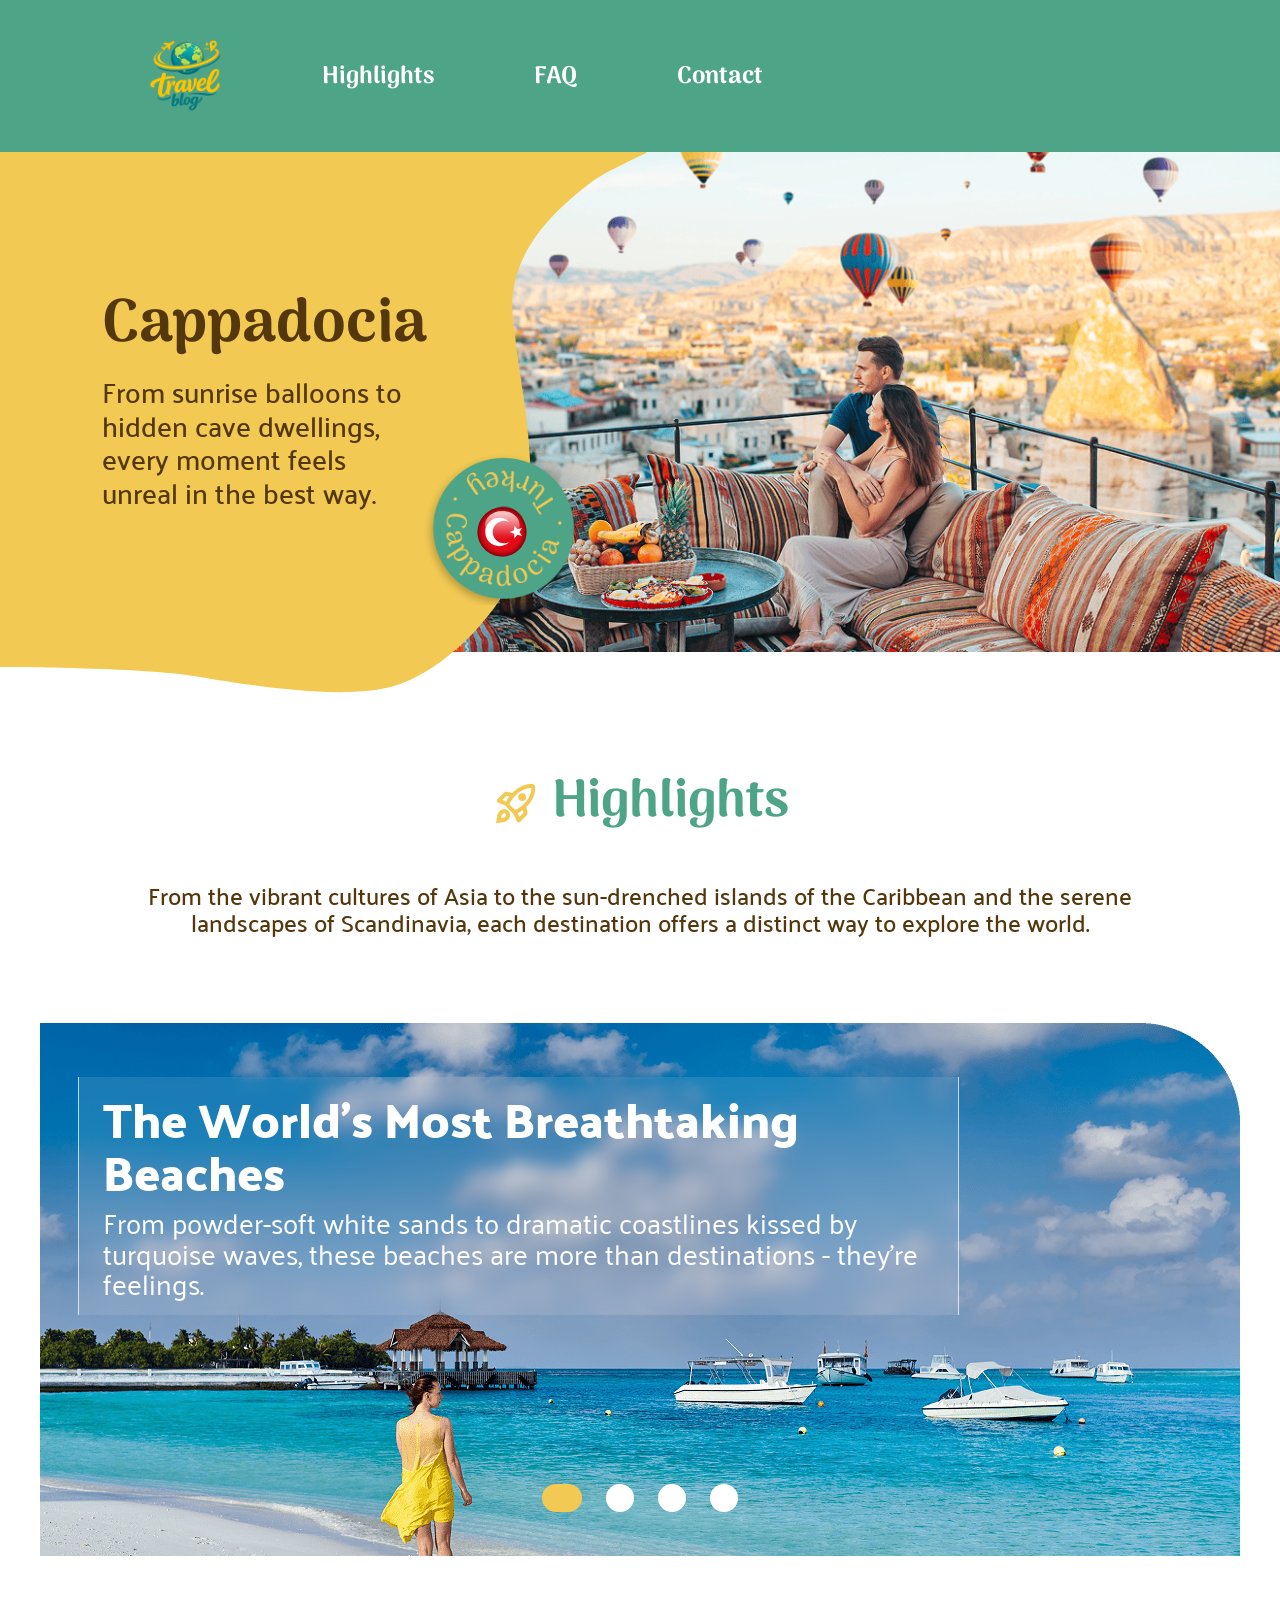
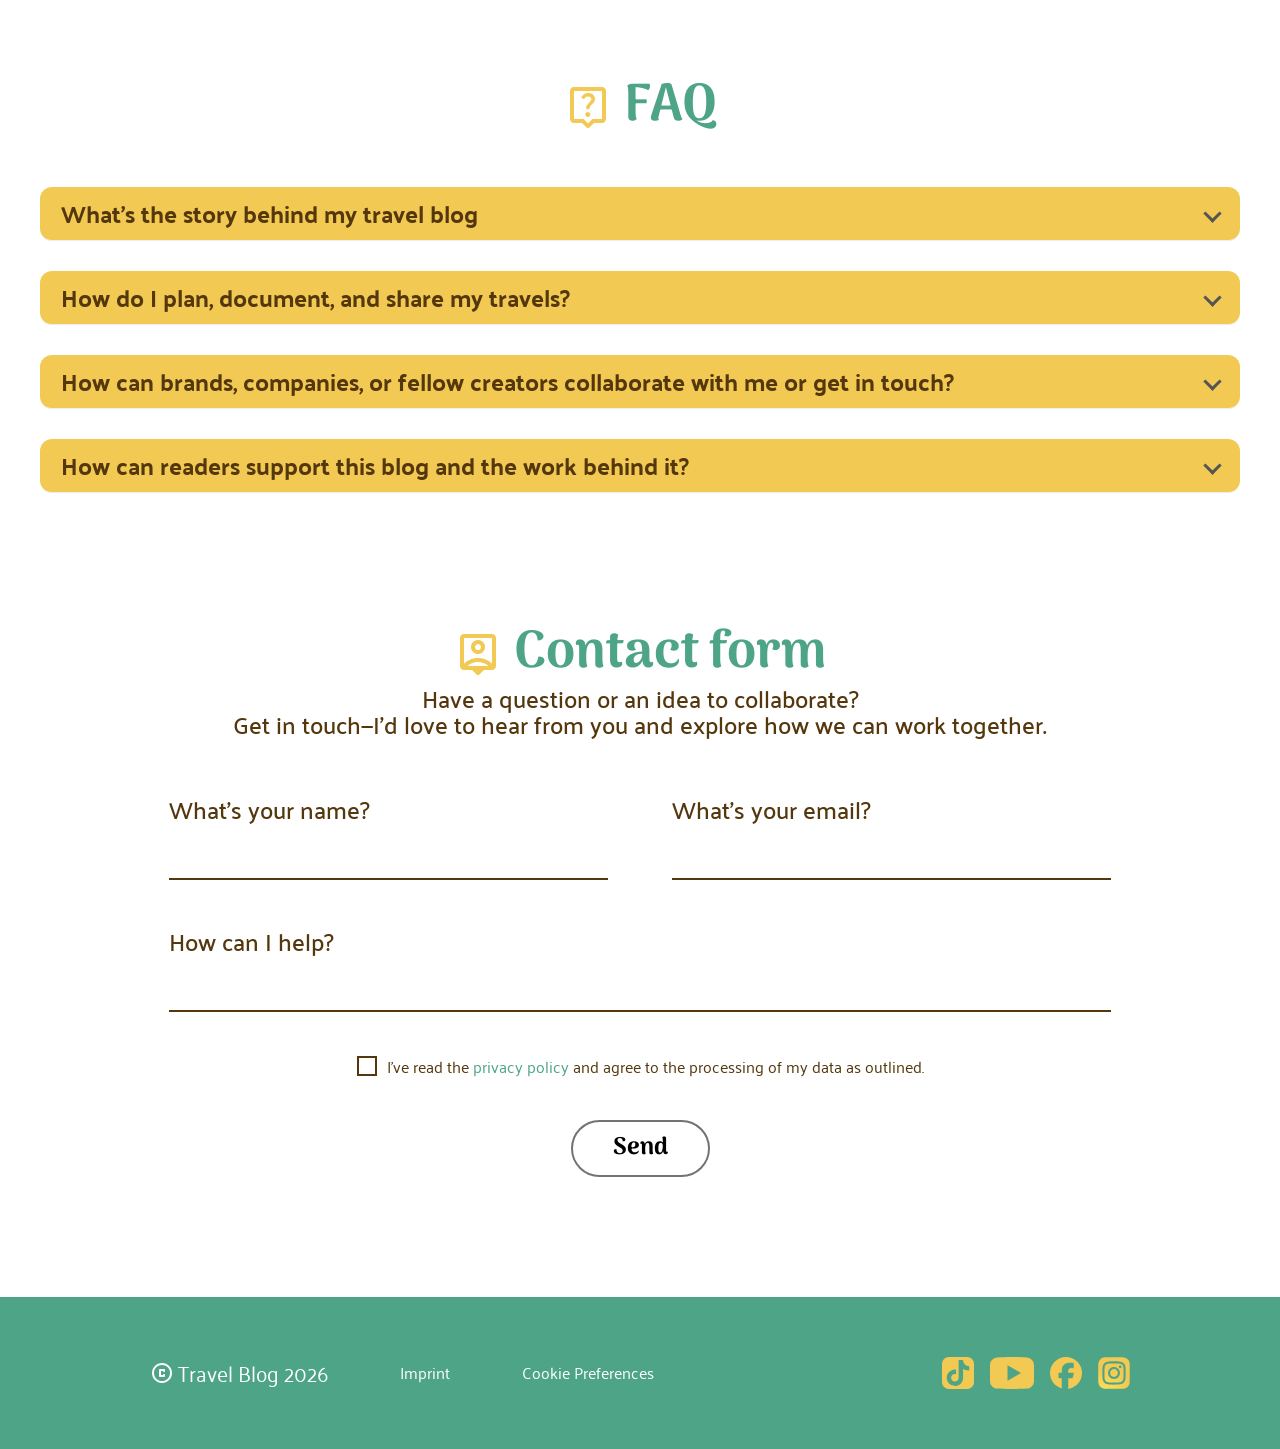
==== commit e5b79670: "slider links" ====
--- a/index.html
+++ b/index.html
@@ -85,14 +85,14 @@
                     waterfront living.</p>
                 </div>
               </a>
-              <a href="carousel.html" class="slider_a_element element_three">
+              <a href="graph.html" class="slider_a_element element_three">
                 <div class="glass-box">
                   <p>Pattaya Pulse</br>Food, Sun and Neon Nights</p>
                   <p>From bustling promenades to nearby islands, the city offers an energetic and diverse escape.
                     Discover Pattaya City, with vibrant nightlife and rich cultural landmarks.</p>
                 </div>
               </a>
-              <a href="carousel.html" class="slider_a_element element_four">
+              <a href="video.html" class="slider_a_element element_four">
                 <div class="glass-box">
                   <p>Mountain Fuji</p>
                   <p>The most iconic mountain and an active volcano located about 100 kilometers southwest of Tokyo.
--- a/style.css
+++ b/style.css
@@ -614,6 +614,10 @@
         height: 28px;
     }
 
+.slider_a input[value="one"]:checked~.slider_a_wrapper {
+    transform: translateX(calc(100% * 0.3755));
+}
+
 .element_one {
     border-radius: 0 120px 0 0;
     background-image: url(./assets/img/Insel.png);
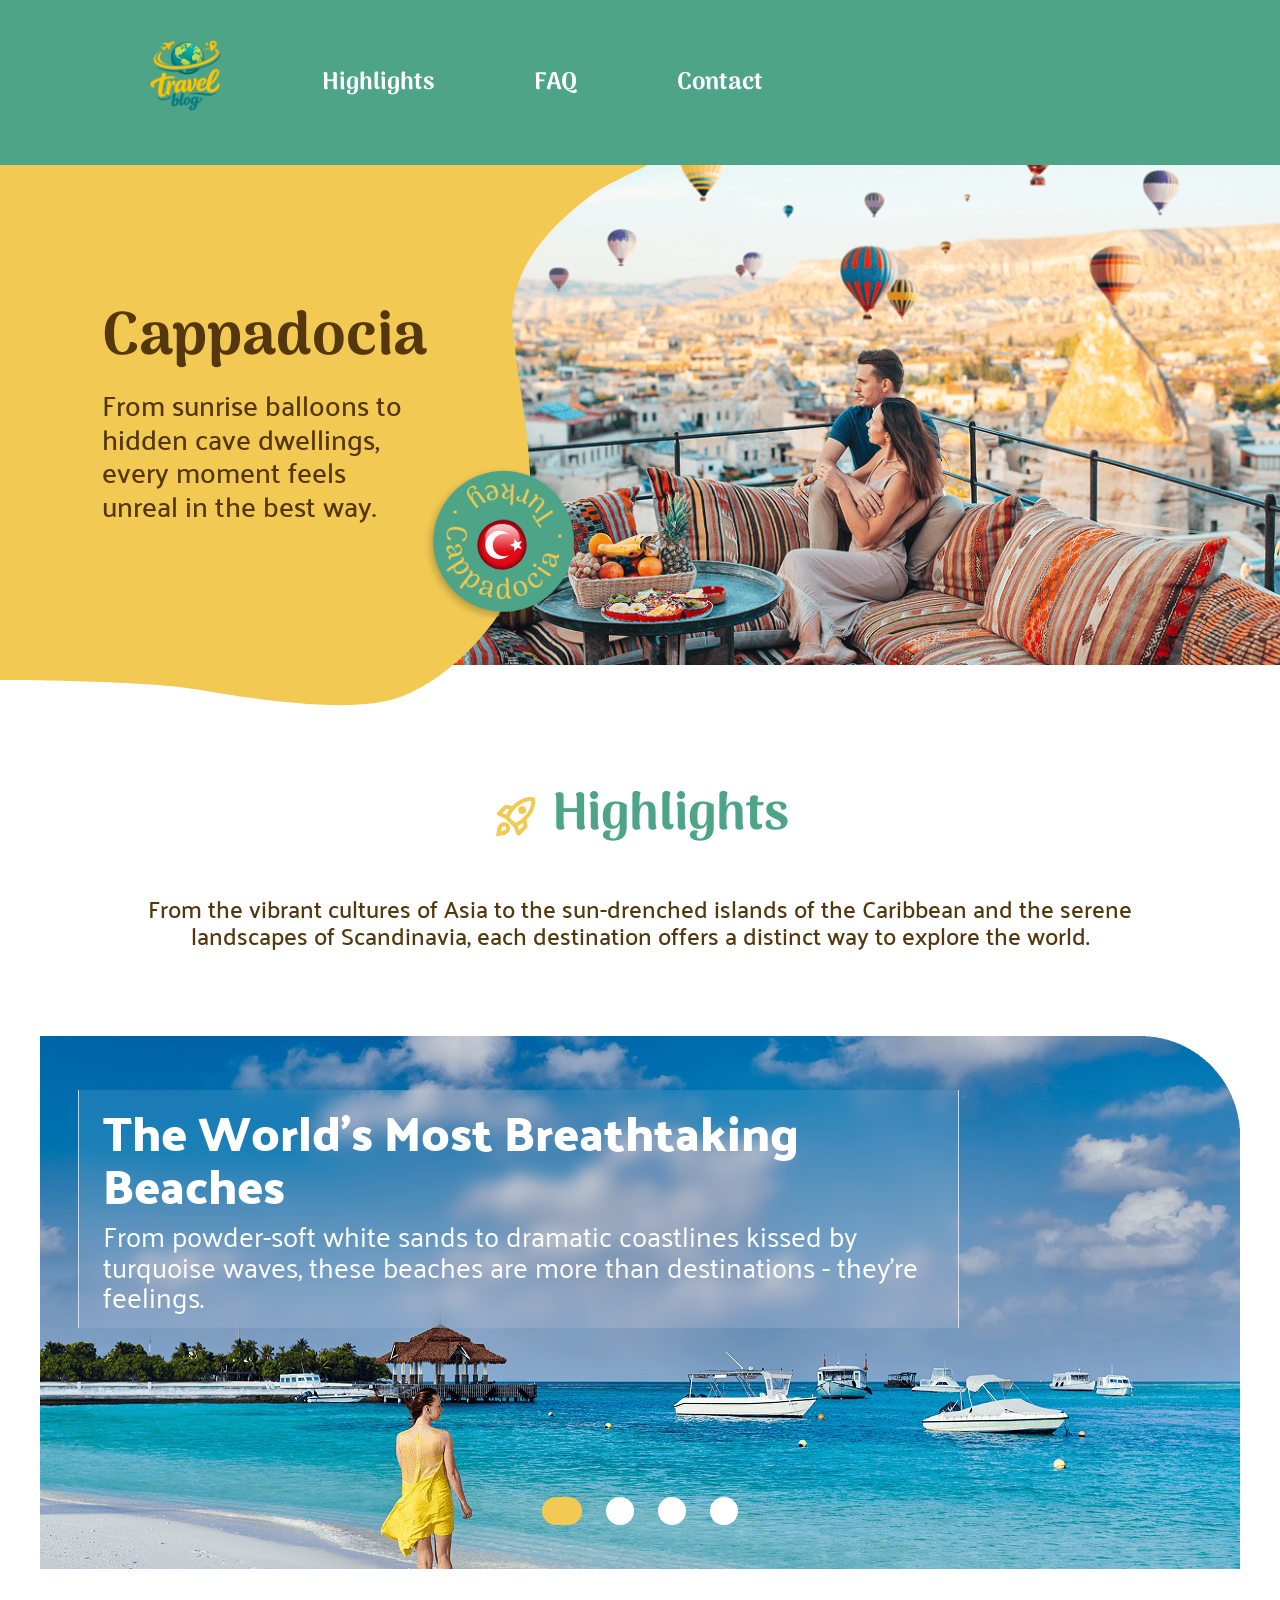
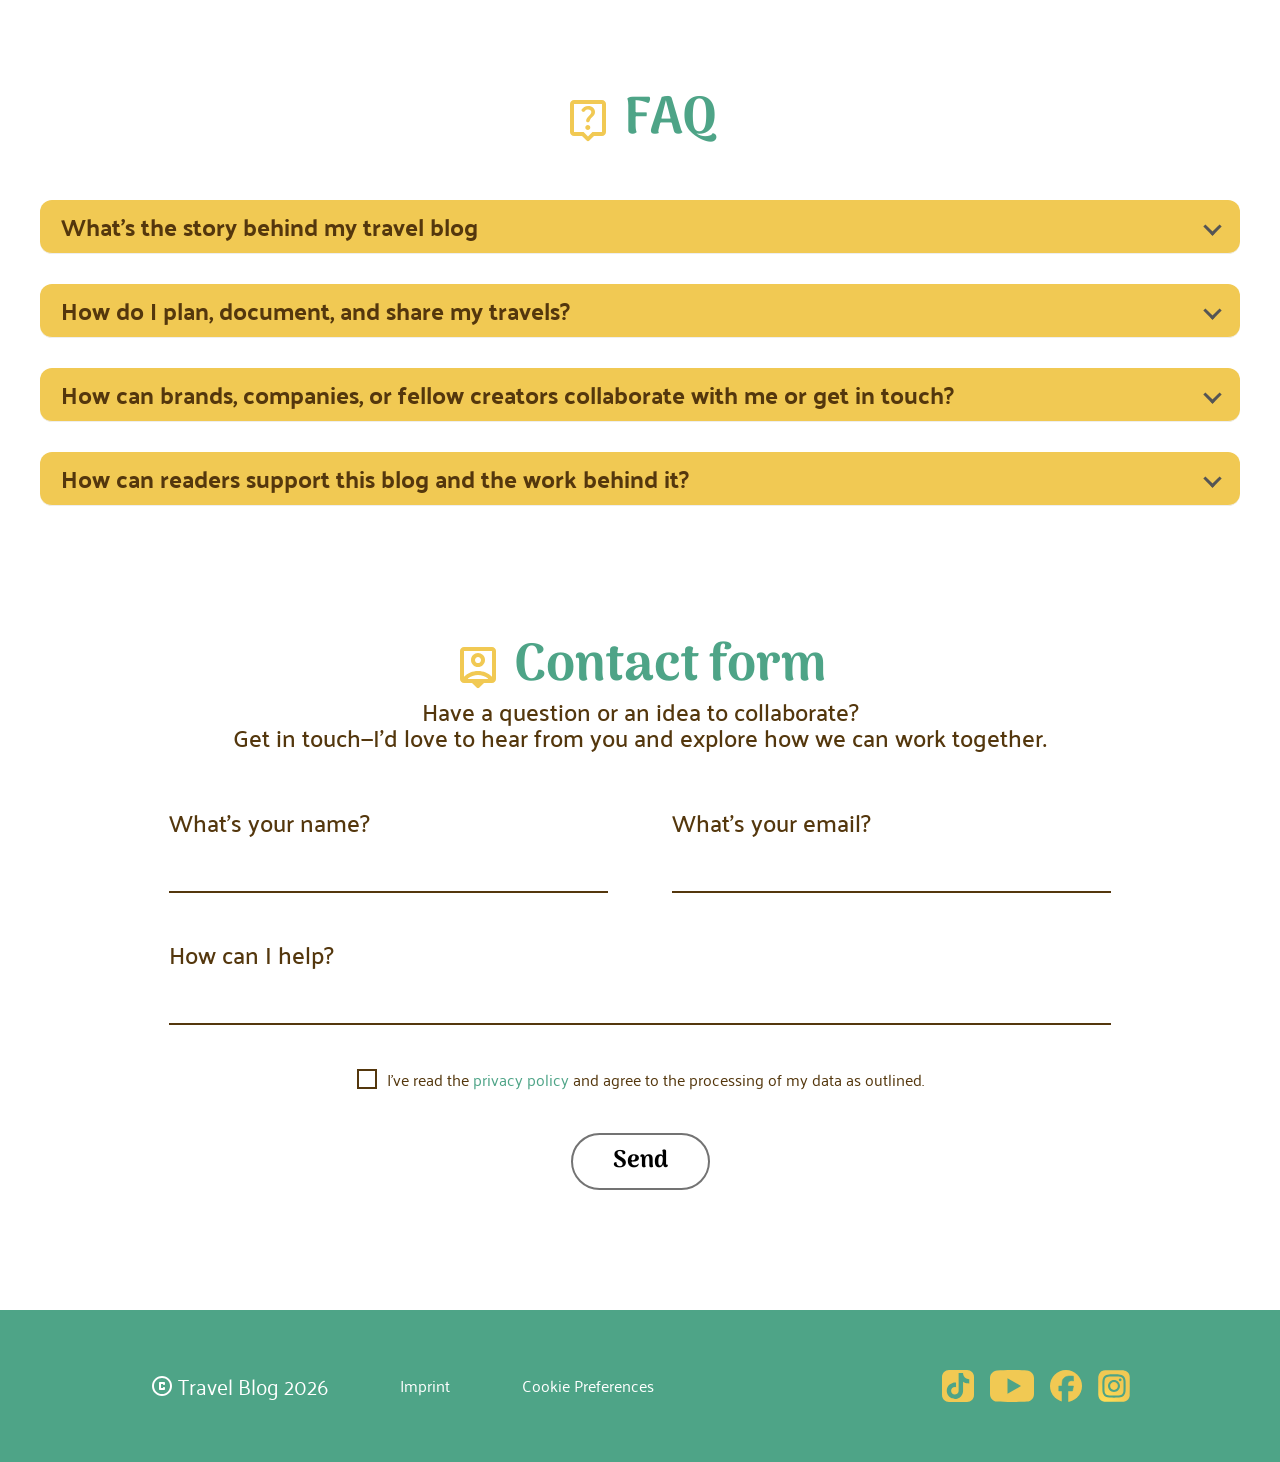
==== commit ff92ebee: "Fixed Logo" ====
--- a/index.html
+++ b/index.html
@@ -16,10 +16,10 @@
 <body>
   <!-- Navigation -->
   <nav class="nav-bar">
-    <img src="assets/icons/logo.svg" alt="Travel Blog Logo" />
-    <a href="#highlights">Highlights</a>
-    <a href="#faq">FAQ</a>
-    <a href="#contact">Contact</a>
+    <a href="index.html"><img src="assets/icons/logo.svg" alt="Travel Blog Logo" /></a>
+    <a href="#highlights" class="a_tag_nav">Highlights</a>
+    <a href="#faq" class="a_tag_nav">FAQ</a>
+    <a href="#contact" class="a_tag_nav">Contact</a>
   </nav>
 
   <nav class="nav-bottom">
@@ -222,7 +222,7 @@
                   <span class="box"></span>
                   <span class="checkbox_text">
                   I’ve read the
-                  <span class="span_privacy">privacy policy</span> and agree
+                  <a href="datenschutz.html" class="span_privacy">privacy policy</a> and agree
                   to the processing of my data as outlined.
                   </span>
                 </label>
--- a/assets/styles/standard.css
+++ b/assets/styles/standard.css
@@ -858,7 +858,7 @@
         align-items: center;
     }
 
-    .nav-bar>a {
+    .a_tag_nav {
         display: none;
     }
 
--- a/style.css
+++ b/style.css
@@ -497,6 +497,7 @@
 }
 
 .span_privacy {
+    text-decoration: none;
     color: var(--bg-color-green);
     cursor: pointer;
     display: inline-block;
@@ -812,6 +813,7 @@
 
     .main_section {
         padding: 0px 100px;
+        padding-top: 50px;
     }
 
     .div_faq,
@@ -1085,11 +1087,21 @@
     .checkbox_text {
         display: block;
     }
+
+    .main_section {
+        padding-top: 50px;
+    }
 }
 
 /* 479-575px */
 
 @media screen and (max-width: 576px) {
+
+    .main_section {
+        padding-top: 30px;
+    }
+
+
     .header-text-content {
         display: none;
     }
@@ -1114,7 +1126,7 @@
         background-position: 70% 50%;
     }
 
-      .element_one {
+    .element_one {
         border-radius: 0;
         background: url("./assets/img/beach_mobile.png") center/cover no-repeat;
     }
@@ -1139,6 +1151,10 @@
 
 /* 0-479px */
 @media screen and (max-width: 479px) {
+
+    .main_section {
+        padding-top: 20px;
+    }
 
     .hide-on-mobile-highlights {
         display: none;
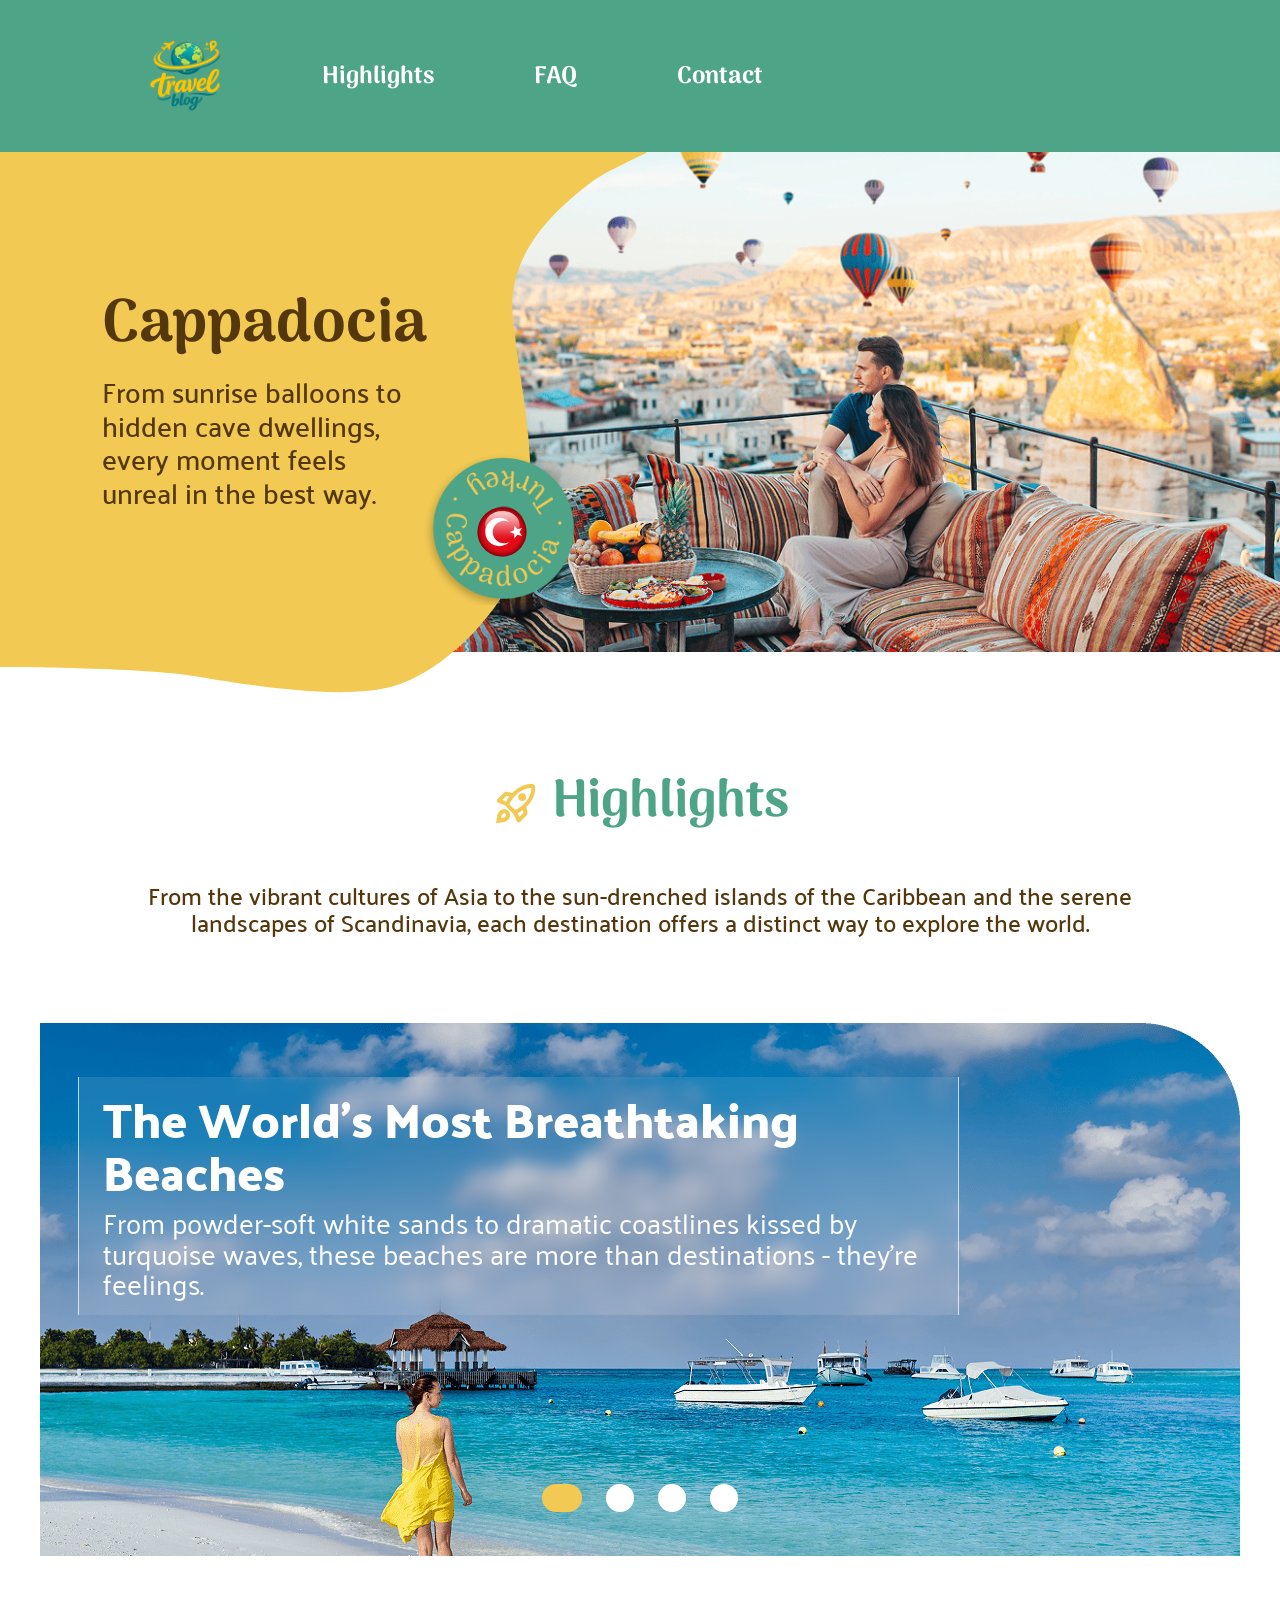
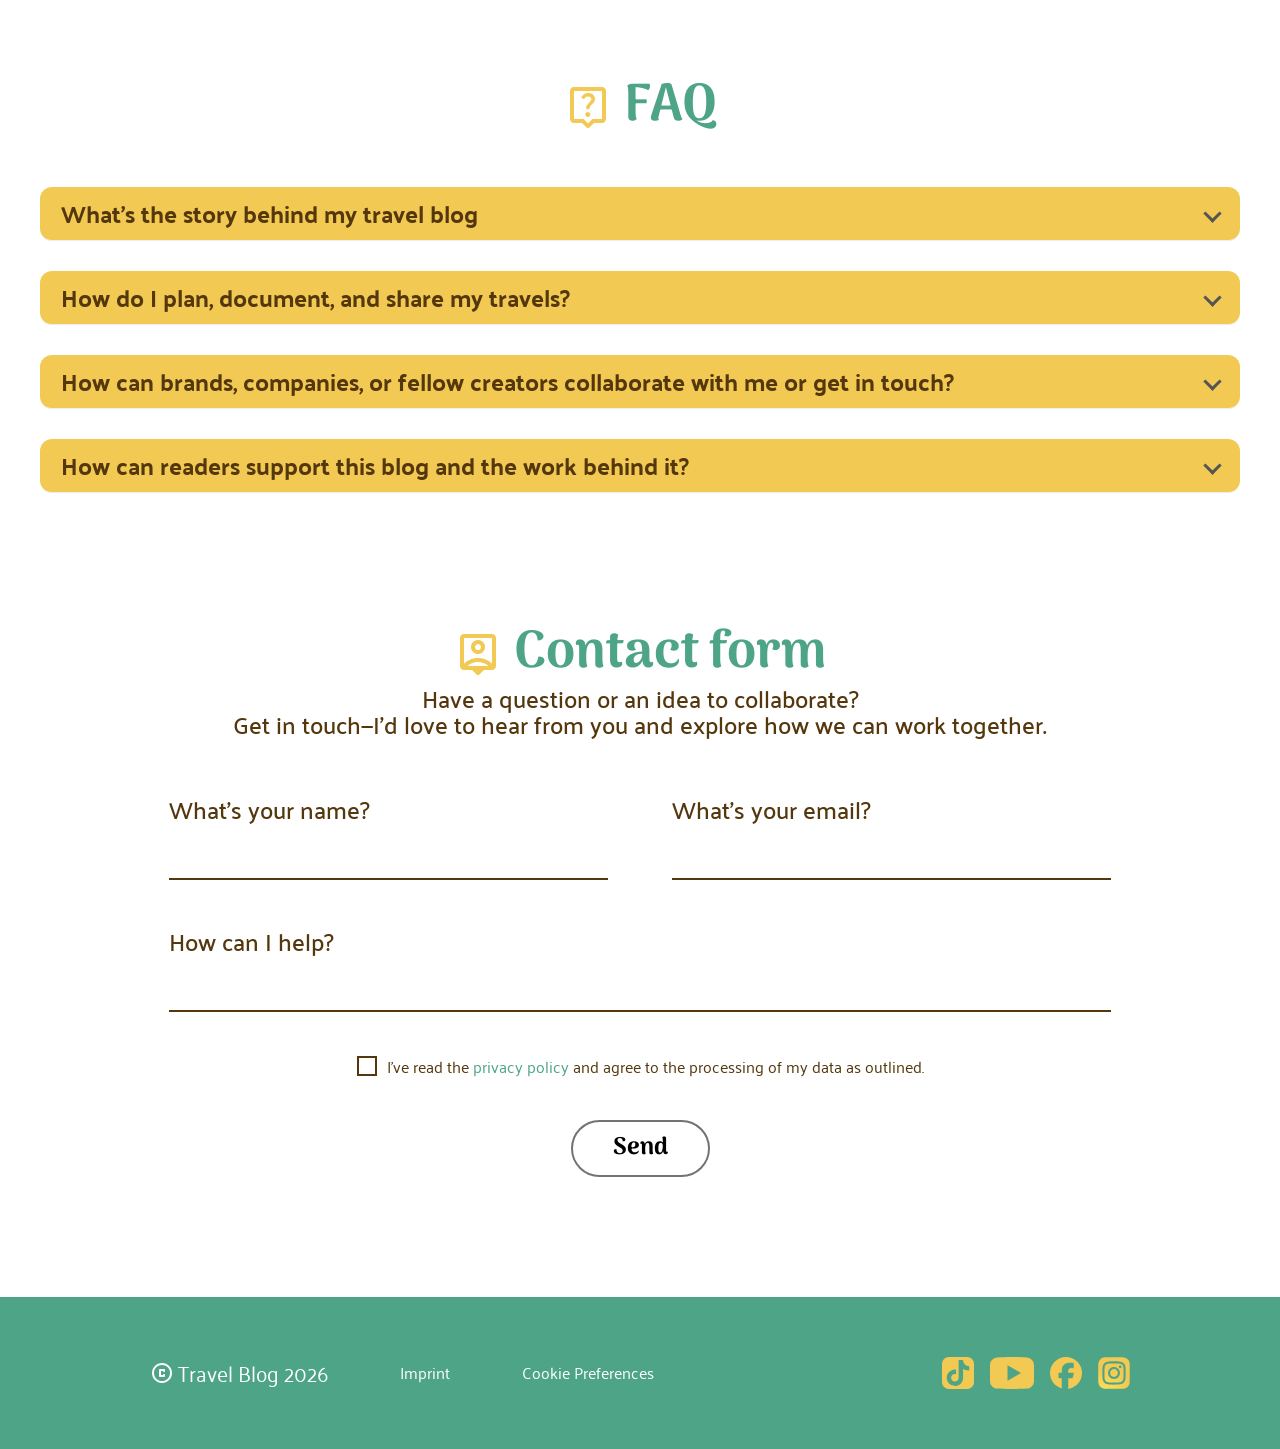
==== commit dd167462: "target_blank slider included" ====
--- a/index.html
+++ b/index.html
@@ -16,10 +16,10 @@
 <body>
   <!-- Navigation -->
   <nav class="nav-bar">
-    <a href="index.html"><img src="assets/icons/logo.svg" alt="Travel Blog Logo" /></a>
-    <a href="#highlights" class="a_tag_nav">Highlights</a>
-    <a href="#faq" class="a_tag_nav">FAQ</a>
-    <a href="#contact" class="a_tag_nav">Contact</a>
+    <img src="assets/icons/logo.svg" alt="Travel Blog Logo" />
+    <a href="#highlights">Highlights</a>
+    <a href="#faq">FAQ</a>
+    <a href="#contact">Contact</a>
   </nav>
 
   <nav class="nav-bottom">
@@ -71,28 +71,28 @@
             <input type="radio" name="slider" value="four" />
 
             <div class="slider_a_wrapper">
-              <a href="carousel.html" class="slider_a_element element_one">
+              <a href="carousel.html" target="_blank" class="slider_a_element element_one">
                 <div class="glass-box">
                   <p>The World's Most Breathtaking Beaches</p>
                   <p>From powder-soft white sands to dramatic coastlines kissed by turquoise waves, these beaches are
                     more than destinations - they're feelings.</p>
                 </div>
               </a>
-              <a href="carousel.html" class="slider_a_element element_two">
+              <a href="carousel.html" target="_blank" class="slider_a_element element_two">
                 <div class="glass-box">
                   <p>Copenhagen in 3 Days: Big </br>Experiences, Smart Spending</p>
                   <p>Discover Copenhagen, where historic charm meets modern design, vibrant cycling culture and
                     waterfront living.</p>
                 </div>
               </a>
-              <a href="graph.html" class="slider_a_element element_three">
+              <a href="graph.html" target="_blank" class="slider_a_element element_three">
                 <div class="glass-box">
                   <p>Pattaya Pulse</br>Food, Sun and Neon Nights</p>
                   <p>From bustling promenades to nearby islands, the city offers an energetic and diverse escape.
                     Discover Pattaya City, with vibrant nightlife and rich cultural landmarks.</p>
                 </div>
               </a>
-              <a href="video.html" class="slider_a_element element_four">
+              <a href="video.html" target="_blank" class="slider_a_element element_four">
                 <div class="glass-box">
                   <p>Mountain Fuji</p>
                   <p>The most iconic mountain and an active volcano located about 100 kilometers southwest of Tokyo.
@@ -222,7 +222,7 @@
                   <span class="box"></span>
                   <span class="checkbox_text">
                   I’ve read the
-                  <a href="datenschutz.html" class="span_privacy">privacy policy</a> and agree
+                  <span class="span_privacy">privacy policy</span> and agree
                   to the processing of my data as outlined.
                   </span>
                 </label>
--- a/assets/styles/standard.css
+++ b/assets/styles/standard.css
@@ -1021,7 +1021,7 @@
         align-items: center;
     }
 
-    .nav-bar>a {
+    .a_tag_nav {
         display: none;
     }
 
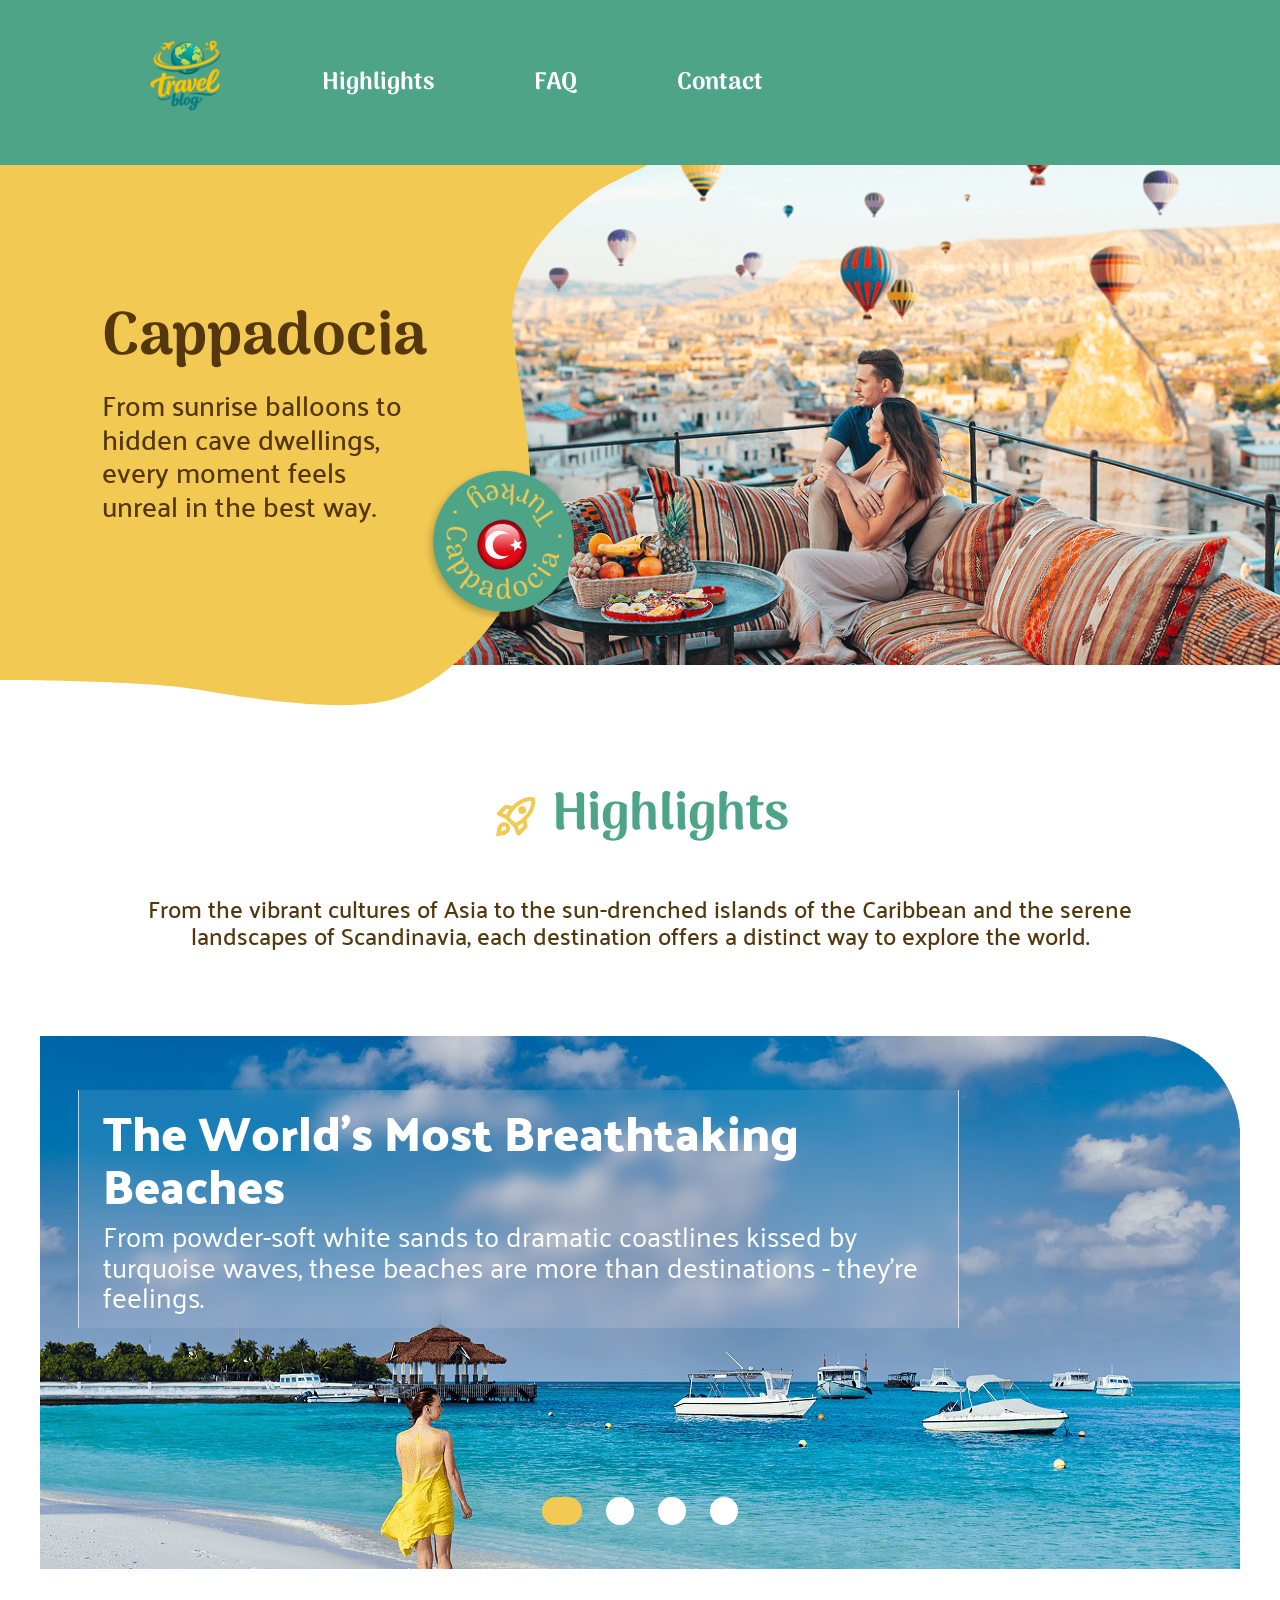
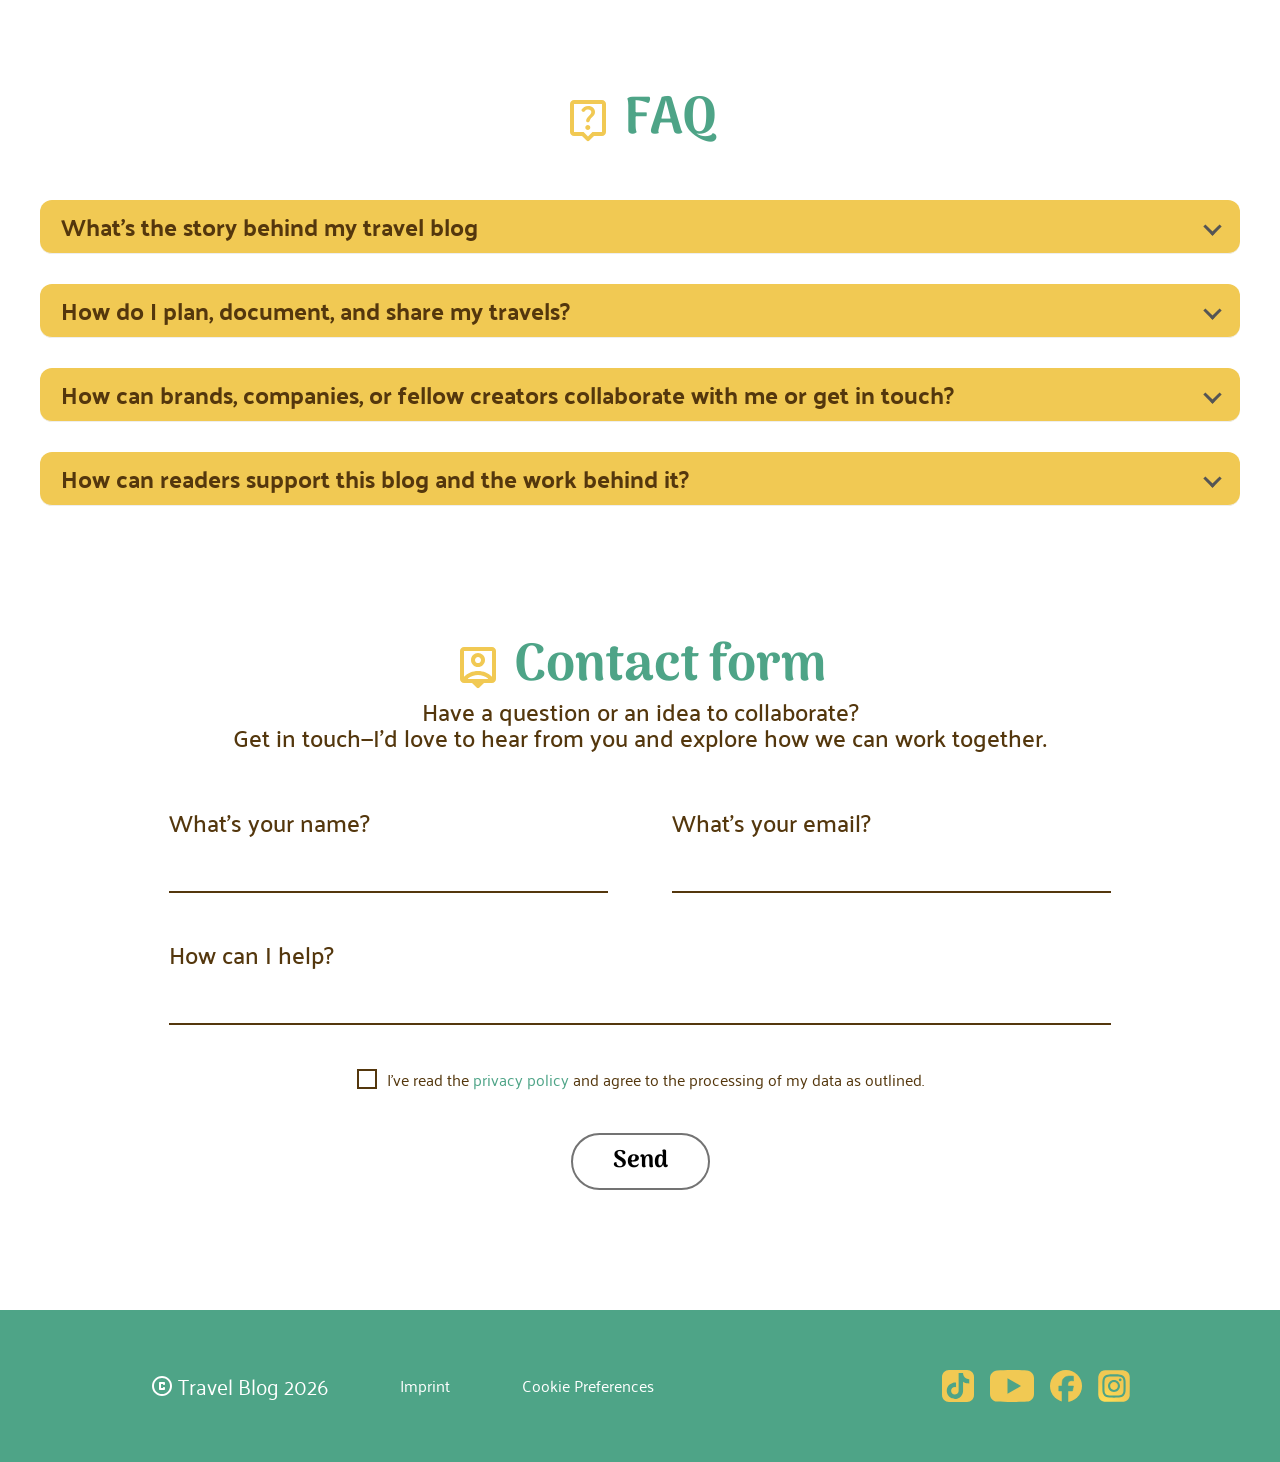
==== commit f54e30d2: "Merge branch 'master' of https://github.com/TobiasIllnerDev/Blog-Projekt" ====
--- a/index.html
+++ b/index.html
@@ -16,10 +16,10 @@
 <body>
   <!-- Navigation -->
   <nav class="nav-bar">
-    <img src="assets/icons/logo.svg" alt="Travel Blog Logo" />
-    <a href="#highlights">Highlights</a>
-    <a href="#faq">FAQ</a>
-    <a href="#contact">Contact</a>
+    <a href="index.html"><img src="assets/icons/logo.svg" alt="Travel Blog Logo" /></a>
+    <a href="#highlights" class="a_tag_nav">Highlights</a>
+    <a href="#faq" class="a_tag_nav">FAQ</a>
+    <a href="#contact" class="a_tag_nav">Contact</a>
   </nav>
 
   <nav class="nav-bottom">
@@ -222,7 +222,7 @@
                   <span class="box"></span>
                   <span class="checkbox_text">
                   I’ve read the
-                  <span class="span_privacy">privacy policy</span> and agree
+                  <a href="datenschutz.html" class="span_privacy">privacy policy</a> and agree
                   to the processing of my data as outlined.
                   </span>
                 </label>
